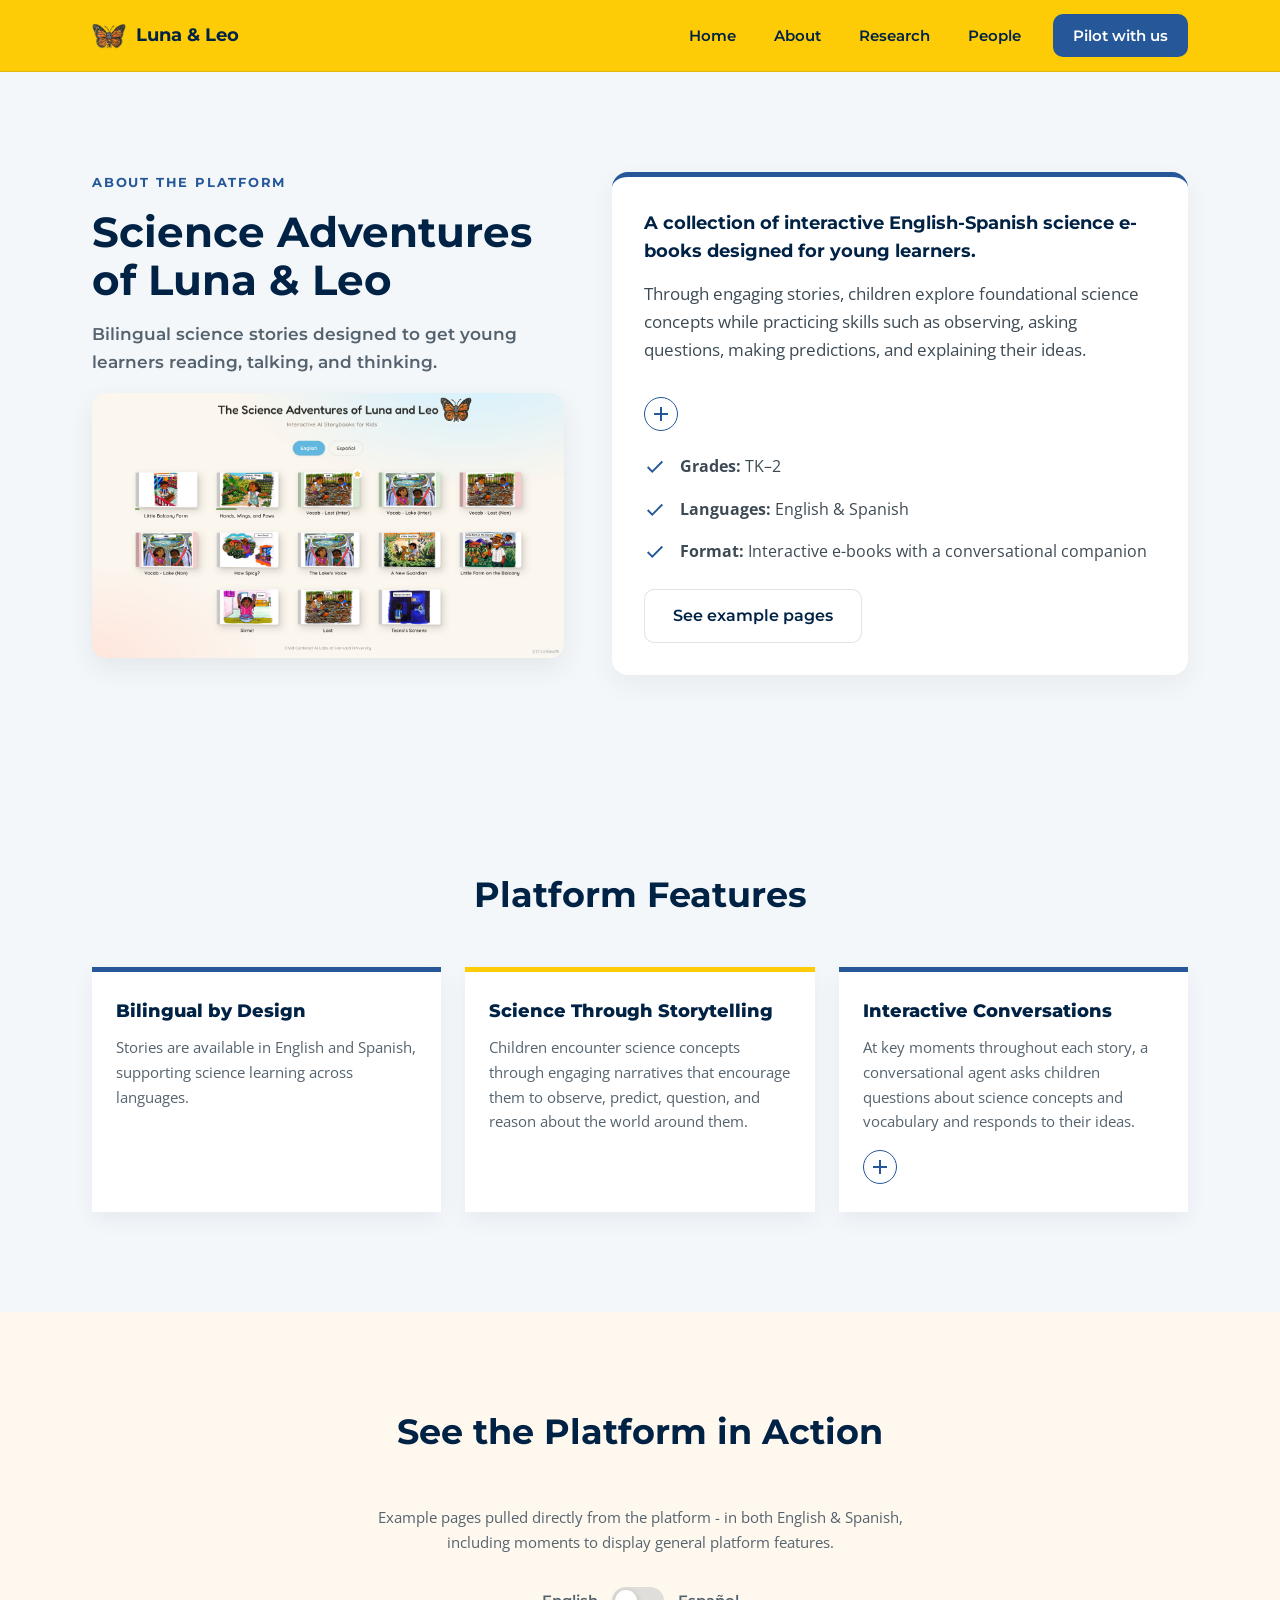
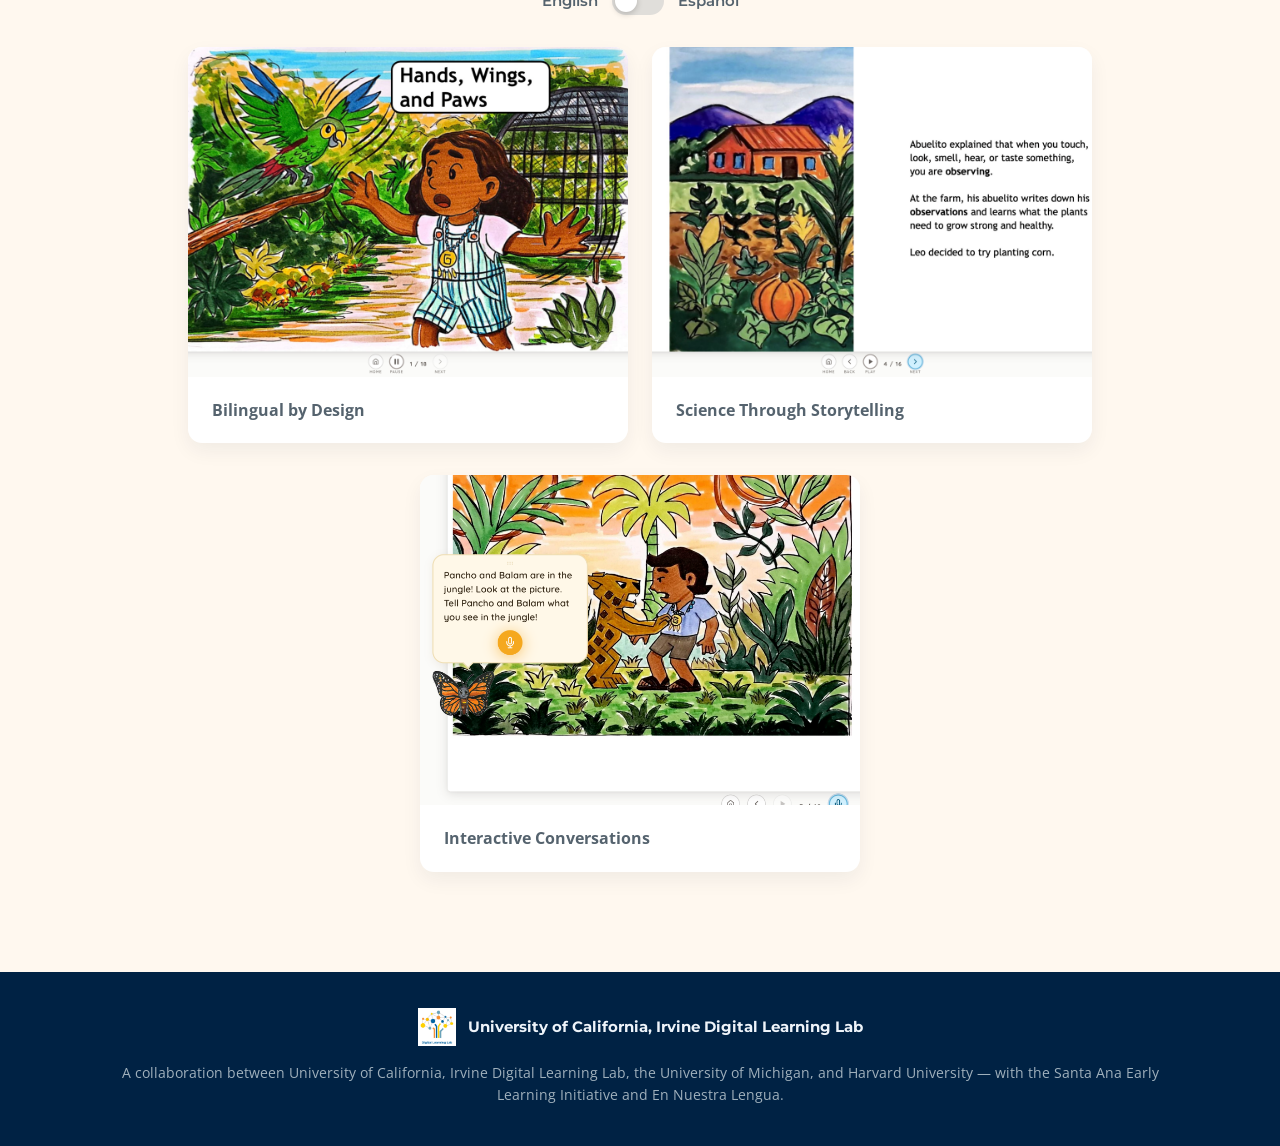
==== about-platform.html @ cfcafacc "Adjusted platform feature demonstration text" ====
<!DOCTYPE html>
<html lang="en">
<head>
<meta charset="UTF-8">
<meta name="viewport" content="width=device-width, initial-scale=1.0">
<title>About Platform | The Science Adventures of Luna and Leo</title>
<link rel="icon" type="image/jpeg" href="assets/images/logo.png">
<link rel="apple-touch-icon" href="assets/images/logo.png">
<link rel="stylesheet" href="css/style.css">

</head>
<body>

<nav>
  <div class="wrap">
    <a class="brand" href="index.html"><img src="assets/images/butterfly.png" alt="">Luna &amp; Leo</a>
    <div class="navlinks">
      <a href="index.html">Home</a>
      <a href="about-platform.html">About</a>
      <a href="research.html">Research</a>
      <a href="people.html">People</a>
      <a href="pilot-with-us.html" class="pilot-btn">Pilot with us</a>
    </div>
  </div>
</nav>

<section class="about-intro">
  <div class="wrap">
    <div>
      <div class="about-eyebrow">About the Platform</div>
      <h1>Science Adventures of Luna &amp; Leo</h1>
      <p class="tagline-lead">Bilingual science stories designed to get young learners reading, talking, and thinking.</p>
      <img src="assets/images/english4.png" alt="A broad look at the Luna and Leo platform" class="about-intro-image">
    </div>
    <div class="about-card expandable">
      <p class="lead">A collection of interactive English-Spanish science e-books designed for young learners.</p>
      <p>Through engaging stories, children explore foundational science concepts while practicing skills such as observing, asking questions, making predictions, and explaining their ideas.</p>
      <div class="expand-collapse">
        <p>The e-books were created in close alignment with early learning science standards, introducing foundational science concepts and practices through engaging, age-appropriate stories. By bringing science and literacy together, the platform creates meaningful opportunities for children to learn through reading, conversation, and exploration.</p>
      </div>
      <button type="button" class="expand-toggle" aria-expanded="false" aria-label="Show more"></button>

      <ul class="butterfly-list about-quick-facts">
        <li>
          <svg viewBox="0 0 24 24" fill="none" stroke="currentColor" stroke-width="2"><path d="M20 6L9 17l-5-5"/></svg>
          <span><strong>Grades:</strong> TK&ndash;2</span>
        </li>
        <li>
          <svg viewBox="0 0 24 24" fill="none" stroke="currentColor" stroke-width="2"><path d="M20 6L9 17l-5-5"/></svg>
          <span><strong>Languages:</strong> English &amp; Spanish</span>
        </li>
        <li>
          <svg viewBox="0 0 24 24" fill="none" stroke="currentColor" stroke-width="2"><path d="M20 6L9 17l-5-5"/></svg>
          <span><strong>Format:</strong> Interactive e-books with a conversational companion</span>
        </li>
      </ul>

      <a href="#platform-in-action" class="btn-secondary about-card-btn">See example pages</a>
    </div>
  </div>
</section>

<section>
  <div class="wrap">
    <div class="section-head">
      <h2>Platform Features</h2>
    </div>
    <div class="feature-grid">
      <div class="feature-card">
        <h3>Bilingual by Design</h3>
        <p>Stories are available in English and Spanish, supporting science learning across languages.</p>
      </div>
      <div class="feature-card feature-card--gold">
        <h3>Science Through Storytelling</h3>
        <p>Children encounter science concepts through engaging narratives that encourage them to observe, predict, question, and reason about the world around them.</p>
      </div>
      <div class="feature-card expandable">
        <h3>Interactive Conversations</h3>
        <p>At key moments throughout each story, a conversational agent asks children questions about science concepts and vocabulary and responds to their ideas.</p>
        <div class="expand-collapse">
          <p>These conversations encourage children to explain their thinking while reinforcing important concepts from the story.</p>
        </div>
        <button type="button" class="expand-toggle" aria-expanded="false" aria-label="Show more"></button>
      </div>
    </div>
  </div>
</section>

<section class="library" id="platform-in-action">
  <div class="wrap">
    <div class="section-head">
      <h2>See the Platform in Action</h2>
    </div>
    <p class="preview-note">Example pages pulled directly from the platform - in both English & Spanish, including moments to display general platform features.</p>

    <div class="lang-switch-row">
      <span class="lang-switch-label">English</span>
      <button type="button" class="lang-switch" role="switch" aria-checked="false" aria-label="Toggle example images between English and Spanish">
        <span class="lang-switch-thumb"></span>
      </button>
      <span class="lang-switch-label">Español</span>
    </div>

    <div class="preview-grid preview-grid--stacked">
      <div class="preview-card preview-card--large">
        <img class="preview-lang-img" data-en="assets/images/english.png" data-es="assets/images/spanish.png" src="assets/images/english.png" alt="Example page illustrating Bilingual by Design">
        <div class="preview-card-caption">
          <p><strong>Bilingual by Design</strong></p>
        </div>
      </div>
      <div class="preview-card preview-card--large">
        <img class="preview-lang-img" data-en="assets/images/english1.png" data-es="assets/images/spanish1.png" src="assets/images/english1.png" alt="Example page illustrating Science Through Storytelling">
        <div class="preview-card-caption">
          <p><strong>Science Through Storytelling</strong></p>
        </div>
      </div>
      <div class="preview-card preview-card--large">
        <img class="preview-lang-img" data-en="assets/images/english2.png" data-es="assets/images/spanish2.png" src="assets/images/english2.png" alt="Example page illustrating Interactive Conversations">
        <div class="preview-card-caption">
          <p><strong>Interactive Conversations</strong></p>
        </div>
      </div>
    </div>
  </div>
</section>


<footer>
  <div class="wrap">
    <div class="footer-brand">
      <img src="assets/images/university-of-california-irvine-digital-.png" alt="University of California, Irvine Digital Learning Lab logo">
      <span>University of California, Irvine Digital Learning Lab</span>
    </div>
    A collaboration between University of California, Irvine Digital Learning Lab, the University of Michigan, and Harvard University — with the Santa Ana Early Learning Initiative and En Nuestra Lengua.
  </div>
</footer>

<script src="js/script.js"></script>
</body>
</html>
---- css/style.css ----
@import url('https://fonts.googleapis.com/css2?family=Montserrat:wght@500;600;700;800&family=Open+Sans:wght@400;500;600;700&display=swap');

:root{
  --cream: #f4f7fa;
  --cream-card: #ffffff;
  --peach: #fdf1c7;
  --sky: #e7eff8;
  --ink: #002244;
  --muted: #55636e;
  --blue: #255799;
  --blue-deep: #002244;
  --accent: #255799;
  --accent-deep: #002244;
  --gold: #fecc07;
  --line: rgba(0,34,68,0.12);
  --nav-height: 68px;
}

*{box-sizing:border-box;}
html{scroll-behavior:smooth;}

@media (prefers-reduced-motion: reduce){
  html{scroll-behavior:auto;}
  *{animation-duration:0.01ms !important; animation-iteration-count:1 !important; transition-duration:0.01ms !important;}
}

body{
  margin:0;
  background:var(--cream);
  color:var(--ink);
  font-family:'Open Sans', sans-serif;
  font-size:17px;
  line-height:1.65;
}
h1,h2,h3,.display{
  font-family:'Montserrat', sans-serif;
  font-weight:700;
  line-height:1.15;
  margin:0;
  color:var(--ink);
}
p{margin:0 0 1em 0; max-width:60ch; color:#3d4a54;}
a{color:var(--accent);}
img{display:block; max-width:100%;}

/* Visible keyboard focus everywhere */
a:focus-visible,
button:focus-visible,
[tabindex]:focus-visible{
  outline:3px solid var(--blue);
  outline-offset:3px;
  border-radius:4px;
}

.wrap{max-width:1160px; margin:0 auto; padding:0 32px;}
section{padding:100px 0; position:relative;}
@media(max-width:720px){ section{padding:64px 0;} .wrap{padding:0 20px;} }

.glow-tr{position:absolute; top:-120px; right:-120px; width:420px; height:420px; background:radial-gradient(circle, var(--sky) 0%, transparent 70%); pointer-events:none;}
.glow-bl{position:absolute; bottom:-140px; left:-140px; width:460px; height:460px; background:radial-gradient(circle, var(--peach) 0%, transparent 70%); pointer-events:none;}

/* ---------- SKIP LINK ---------- */
.skip-link{
  position:absolute; left:-999px; top:auto;
  background:var(--ink); color:#fff; padding:12px 20px; border-radius:0 0 8px 0;
  z-index:200; font-family:'Montserrat',sans-serif; font-weight:600; text-decoration:none;
}
.skip-link:focus{left:0; top:0;}

/* ---------- NAV ---------- */
nav{
  position:sticky; top:0; z-index:50;
  background:var(--gold);
  border-bottom:1px solid var(--line);
}
nav .wrap{display:flex; align-items:center; justify-content:space-between; padding-top:14px; padding-bottom:14px; min-height:var(--nav-height);}
.brand{display:flex; align-items:center; gap:10px; font-family:'Montserrat',sans-serif; font-weight:700; font-size:1.15rem; color:var(--ink); text-decoration:none;}
.brand img{width:34px; height:auto;}
.navlinks{display:flex; align-items:center; gap:26px; font-family:'Montserrat',sans-serif; font-weight:600; font-size:0.95rem;}
.navlinks a{color:var(--ink); text-decoration:none;}
.navlinks a:not(.pilot-btn){
  position:relative;
  padding:8px 6px;
  border-radius:6px;
  transition:background-color .2s ease;
}
.navlinks a:not(.pilot-btn)::after{
  content:"";
  position:absolute; left:6px; right:6px; bottom:1px;
  height:2px; background:linear-gradient(to right, #ffffff, var(--gold));
  transform:scaleX(0); transform-origin:left;
  transition:transform .2s ease;
}
.navlinks a:not(.pilot-btn):hover{
  background:rgba(0,34,68,0.06);
  color:var(--accent);
}
.navlinks a:not(.pilot-btn):hover::after{
  transform:scaleX(1);
}
.navlinks .pilot-btn{background:var(--accent); color:#fff; padding:9px 20px; border-radius:10px; transition:background-color .2s ease, transform .2s ease; display:inline-block;}
.navlinks .pilot-btn:hover{background:var(--accent-deep); color:#fff; transform:translateY(-2px);}

/* mobile nav toggle */
.nav-toggle{
  display:none;
  width:42px; height:42px; border:none; background:transparent;
  cursor:pointer; padding:0; position:relative;
}
.nav-toggle span{
  position:absolute; left:8px; right:8px; height:3px; background:var(--ink); border-radius:3px;
  transition:transform .25s ease, opacity .25s ease;
}
.nav-toggle span:nth-child(1){top:13px;}
.nav-toggle span:nth-child(2){top:20px;}
.nav-toggle span:nth-child(3){top:27px;}
.nav-toggle[aria-expanded="true"] span:nth-child(1){transform:translateY(7px) rotate(45deg);}
.nav-toggle[aria-expanded="true"] span:nth-child(2){opacity:0;}
.nav-toggle[aria-expanded="true"] span:nth-child(3){transform:translateY(-7px) rotate(-45deg);}

@media(max-width:760px){
  .nav-toggle{display:block;}
  .navlinks{
    position:fixed; top:var(--nav-height); left:0; right:0;
    flex-direction:column; align-items:stretch; gap:0;
    background:var(--gold);
    border-bottom:1px solid var(--line);
    max-height:0; overflow:hidden;
    transition:max-height .3s ease;
  }
  .navlinks.open{max-height:320px;}
  .navlinks a:not(.pilot-btn){
    display:block !important; padding:16px 24px; border-top:1px solid rgba(0,34,68,0.08);
  }
  .navlinks .pilot-btn{margin:16px 24px;}
}

/* ---------- HERO / MASTHEAD ---------- */
.masthead{
  text-align:center; padding:90px 0 20px; overflow:hidden;
}
.masthead-title{
  display:inline-flex; align-items:center; gap:16px; justify-content:center;
}
.masthead-title h1{font-size:clamp(2rem,4.2vw,3.1rem);}
.masthead-title img{width:64px; height:auto;}
.tagline{font-family:'Montserrat',sans-serif; font-weight:500; color:var(--muted); font-size:1.15rem; margin-top:14px;}
.lang-toggle{display:inline-flex; gap:10px; margin-top:34px; background:transparent;}
.lang-pill{
  font-family:'Montserrat',sans-serif; font-weight:600; font-size:0.95rem;
  padding:10px 26px; border-radius:999px; border:1.5px solid var(--line); background:#fff; color:var(--ink);
  cursor:pointer;
}
.lang-pill.active{background:var(--blue); border-color:var(--blue); color:#fff;}

.hero-scene{
  max-width:900px; margin:56px auto 0; border-radius:22px; overflow:hidden;
  box-shadow:0 18px 40px rgba(56,53,47,0.14);
  position:relative;
  background:#000;
}
.hero-scene img, .hero-scene video{width:100%; display:block;}
.hero-caption{
  display:flex; justify-content:space-between; align-items:center;
  max-width:900px; margin:18px auto 0; font-family:'Montserrat',sans-serif; font-size:0.95rem; color:var(--muted);
}
@media(max-width:520px){ .hero-caption{flex-direction:column; gap:4px; text-align:center;} }
.hero-copy{max-width:640px; margin:44px auto 0; text-align:center;}
.hero-copy p{margin:0 auto; font-size:1.08rem;}
.hero-ctas{display:flex; gap:16px; justify-content:center; margin-top:30px; flex-wrap:wrap;}
.btn-primary, .btn-secondary{
  font-family:'Montserrat',sans-serif; font-weight:600; font-size:1rem; padding:13px 28px; border-radius:10px;
  text-decoration:none; display:inline-block; border:none; cursor:pointer;
  transition:background-color .2s ease, color .2s ease, border-color .2s ease, transform .2s ease;
}
.btn-primary{background:var(--accent); color:#fff;}
.btn-primary:hover{background:var(--accent-deep); transform:translateY(-2px);}
.btn-secondary{border:1.5px solid var(--line); color:var(--ink); background:#fff;}
.btn-secondary:hover{border-color:var(--accent-deep); color:var(--accent-deep); background:var(--sky); transform:translateY(-2px);}

/* ---------- ABOUT PLATFORM PAGE ---------- */
.about-intro .wrap{display:grid; grid-template-columns:0.9fr 1.1fr; gap:48px; text-align:left; align-items:start;}
@media(max-width:860px){ .about-intro .wrap{grid-template-columns:1fr;} }
.about-eyebrow{font-family:'Montserrat',sans-serif; font-weight:700; font-size:0.8rem; letter-spacing:0.14em; text-transform:uppercase; color:var(--accent); margin-bottom:16px;}
.about-intro h1{font-size:clamp(1.9rem,4vw,2.6rem); margin-bottom:16px;}
.about-intro .tagline-lead{font-family:'Montserrat',sans-serif; font-weight:600; color:var(--muted); font-size:1.05rem;}
.about-card{
  background:#fff; border-radius:16px; padding:32px; box-shadow:0 10px 26px rgba(56,53,47,0.06);
  border-top:5px solid var(--accent);
}
.about-card .lead{
  font-family:'Montserrat',sans-serif; font-weight:700; color:var(--ink);
  font-size:1.15rem; line-height:1.5; margin-bottom:16px;
}
.about-card .about-quick-facts{margin-top:22px;}
.about-card-btn{margin-top:24px;}
.about-card p{margin:0 0 1em 0;}
.about-card p:last-child{margin-bottom:0;}

.feature-grid{display:grid; grid-template-columns:repeat(3,1fr); gap:24px;}
@media(max-width:860px){ .feature-grid{grid-template-columns:1fr;} }
.feature-card{background:#fff; border-top:5px solid var(--accent); padding:28px 24px; box-shadow:0 8px 20px rgba(0,34,68,0.06); transition:transform .2s ease;}
.feature-card:hover{transform:translateY(-3px);}
.feature-card h3{font-family:'Montserrat',sans-serif; font-weight:800; font-size:1.1rem; color:var(--ink); margin:0 0 12px; line-height:1.28;}
.feature-card p{color:var(--muted); font-size:0.94rem; margin:0; max-width:none;}

.about-intro-image{margin-top:8px; border-radius:14px; width:100%; box-shadow:0 10px 26px rgba(56,53,47,0.08);}

.feature-card--gold{border-top-color:var(--gold);}

.lang-switch-row{display:flex; align-items:center; justify-content:center; gap:14px; margin-bottom:32px;}
.lang-switch-label{font-family:'Montserrat',sans-serif; font-weight:600; font-size:0.95rem; color:var(--muted);}
.lang-switch{
  position:relative; width:52px; height:28px; border-radius:999px;
  background:var(--line); border:none; cursor:pointer; padding:0; flex:none;
  transition:background-color .2s ease;
}
.lang-switch[aria-checked="true"]{background:var(--accent);}
.lang-switch-thumb{
  position:absolute; top:3px; left:3px; width:22px; height:22px; border-radius:50%;
  background:#fff; box-shadow:0 2px 6px rgba(0,0,0,0.2);
  transition:transform .2s ease;
}
.lang-switch[aria-checked="true"] .lang-switch-thumb{transform:translateX(24px);}
.lang-switch:focus-visible{outline:3px solid var(--blue); outline-offset:3px;}

.preview-grid{display:grid; grid-template-columns:repeat(2,1fr); gap:24px;}
@media(max-width:700px){ .preview-grid{grid-template-columns:1fr;} }
.preview-grid--stacked{
  display:flex; flex-wrap:wrap; justify-content:center;
  gap:32px 24px;
}
.preview-card--large{flex:0 1 440px;}
.preview-card--large img{aspect-ratio:16/10;}
.preview-card--large .preview-card-caption{padding:20px 24px;}
.preview-card--large .preview-card-caption p{font-size:1rem;}
.preview-card{background:#fff; border-radius:14px; overflow:hidden; box-shadow:0 8px 20px rgba(0,34,68,0.06);}
.preview-card img{width:100%; aspect-ratio:4/3; object-fit:cover; display:block;}
.preview-card-caption{padding:16px 18px;}
.preview-card-caption p{margin:0; color:var(--muted); font-size:0.92rem;}
.preview-note{max-width:60ch; margin:0 auto 32px; text-align:center; color:var(--muted); font-size:0.95rem;}
.text-accent-bold{font-family:'Montserrat',sans-serif; font-weight:700; color:var(--accent);}

/* ---------- PEOPLE PAGE ---------- */
.leader-grid{display:flex; flex-wrap:wrap; justify-content:center; gap:28px 24px;}
.leader-card{
  flex:0 1 260px;
  display:flex; flex-direction:column; align-items:center; text-align:center;
  background:#fff; border:1px solid var(--line); border-radius:16px; padding:28px 22px;
  box-shadow:0 6px 14px rgba(56,53,47,0.05);
  transition:transform .2s ease, box-shadow .2s ease, border-color .2s ease;
}
.leader-card:hover{
  transform:translateY(-4px);
  box-shadow:0 14px 28px rgba(0,34,68,0.14);
  border-color:var(--accent);
}
.leader-photo-ring{
  width:150px; height:150px; border-radius:50%; padding:4px;
  background:linear-gradient(135deg, #ff9a3d, var(--gold));
  margin-bottom:18px; flex:none;
}
.leader-photo-ring img{
  width:100%; height:100%; border-radius:50%; object-fit:cover; display:block;
  border:3px solid #fff;
}
.leader-name{font-family:'Montserrat',sans-serif; font-weight:800; font-size:1.2rem; color:var(--ink);}
.leader-role{font-family:'Open Sans',sans-serif; font-size:0.9rem; color:var(--muted); margin-top:6px; line-height:1.5;}

.member-grid{display:flex; flex-wrap:wrap; justify-content:center; gap:24px 20px;}
.member-card{
  flex:0 1 220px;
  display:flex; flex-direction:column; align-items:center; text-align:center;
  background:#fff; border:1px solid var(--line); border-radius:16px; padding:24px 20px;
  box-shadow:0 6px 14px rgba(56,53,47,0.05);
  transition:transform .2s ease, box-shadow .2s ease, border-color .2s ease;
}
.member-card:hover{
  transform:translateY(-4px);
  box-shadow:0 14px 28px rgba(0,34,68,0.14);
  border-color:var(--accent);
}
.member-photo-ring{
  width:120px; height:120px; border-radius:50%; padding:3px;
  background:var(--line);
  margin-bottom:16px; flex:none;
}
.member-photo-ring img{
  width:100%; height:100%; border-radius:50%; object-fit:cover; display:block;
  border:3px solid #fff;
}
.member-name{font-family:'Montserrat',sans-serif; font-weight:800; font-size:1.05rem; color:var(--ink);}
.member-role{font-family:'Open Sans',sans-serif; font-size:0.85rem; color:var(--muted); margin-top:6px; line-height:1.4;}

.person-links{display:flex; gap:8px; margin-top:14px;}
.person-links a{
  width:32px; height:32px; border-radius:50%; background:var(--sky);
  display:flex; align-items:center; justify-content:center; color:var(--blue-deep);
  transition:background-color .2s ease, color .2s ease;
}
.person-links a:hover{background:var(--accent); color:#fff;}
.person-links svg{width:16px; height:16px;}

/* ---------- PILOT WITH US PAGE ---------- */
.pilot-intro{padding:56px 0;}
.pilot-intro-card{
  background:#fff; border:1px solid var(--line); border-radius:20px;
  padding:44px; box-shadow:0 14px 32px rgba(56,53,47,0.08);
}
.pilot-intro-lead{
  font-family:'Montserrat',sans-serif; font-weight:700; color:var(--ink);
  font-size:1.25rem; line-height:1.5; margin:0;
}
.pilot-intro-grid{display:grid; grid-template-columns:1.1fr 0.9fr; gap:48px; align-items:center;}
@media(max-width:820px){ .pilot-intro-grid{grid-template-columns:1fr;} .pilot-intro-card{padding:28px;} }
.pilot-intro-image{width:100%; border-radius:14px;}
.pilot-question-link{
  display:inline-flex; align-items:center; gap:10px; margin-top:22px;
  font-family:'Montserrat',sans-serif; font-weight:600; font-size:0.95rem; color:var(--accent);
}
.pilot-question-link svg{width:20px; height:20px; flex:none;}
.pilot-question-link:hover{color:var(--accent-deep);}

.pilot-checklist-section{padding-top:56px;}

.checklist-badges{list-style:none; margin:0 auto; padding:0; display:flex; flex-direction:column; gap:16px; max-width:640px;}
.checklist-badges li{display:flex; gap:16px; align-items:flex-start; text-align:left; color:#3d4a54; font-size:1rem;}
.checklist-badges .ic{
  width:38px; height:38px; flex:none; border-radius:50%; background:var(--accent);
  display:flex; align-items:center; justify-content:center;
  box-shadow:0 6px 14px rgba(0,34,68,0.15);
}
.checklist-badges .ic svg{width:18px; height:18px; color:#fff;}
.checklist-badges--boxed li{
  background:var(--cream); border-left:4px solid var(--accent);
  border-radius:0 10px 10px 0; padding:16px 18px;
}

.feature-card-head{display:flex; align-items:center; gap:14px; margin-bottom:14px;}
.feature-card-head h3{margin:0;}
.feature-card-icon{
  display:flex; align-items:center; justify-content:center;
  width:44px; height:44px; border-radius:12px; flex:none;
  background:var(--sky); color:var(--blue-deep);
}
.feature-card--gold .feature-card-icon{background:#fff4d6; color:#a5680a;}
.feature-card-icon svg{width:22px; height:22px;}

.cta-icon{
  display:inline-flex; align-items:center; justify-content:center;
  width:56px; height:56px; border-radius:50%;
  background:rgba(255,255,255,0.12); color:#fff;
  margin-bottom:18px;
}
.cta-icon svg{width:26px; height:26px;}

.btn-with-icon{display:inline-flex; align-items:center; gap:10px;}
.btn-with-icon svg{width:18px; height:18px; flex:none;}

/* ---------- PLACEHOLDER PAGE HERO (About Platform / Research / People) ---------- */
.page-hero{
  text-align:center; padding:80px 0 60px;
}
.page-hero h1{font-size:clamp(2rem,4vw,2.8rem);}
.page-hero p{margin:14px auto 0; color:var(--muted); font-size:1.05rem;}

.page-hero--banner{background:var(--blue); padding:56px 0;}
.people-intro{padding-top:48px;}
.page-hero--banner h1{color:#fff;}

.title-underline{
  display:block; width:60px; height:4px; margin:14px auto 0;
  background:var(--gold); border-radius:2px;
}

/* ---------- SECTION HEADERS ---------- */
.section-head{max-width:58ch; margin:0 auto 52px; text-align:center;}
.section-head h2{font-size:clamp(1.6rem,3vw,2.2rem);}
.section-head p{color:#55636e; margin:14px auto 0;}

/* ---------- STORY LIBRARY ---------- */
.library{background:#fff8ef;}
.lib-grid{display:grid; grid-template-columns:repeat(4,1fr); gap:28px 24px;}
@media(max-width:920px){ .lib-grid{grid-template-columns:repeat(2,1fr);} }
@media(max-width:520px){ .lib-grid{grid-template-columns:1fr;} }
.lib-card{display:flex; flex-direction:column;}
.lib-thumb{
  border-radius:12px; overflow:hidden; border:1px solid var(--line);
  box-shadow:0 8px 18px rgba(56,53,47,0.08); aspect-ratio:4/3; position:relative;
  background:#fff;
}
.lib-thumb img{width:100%; height:100%; object-fit:cover;}
.lib-thumb .cover{width:100%; height:100%; display:flex; align-items:center; justify-content:center; position:relative;}
.lib-thumb .cover svg{width:46%; height:46%;}
.lib-thumb .cover-label{
  position:absolute; top:8px; left:8px; background:rgba(255,255,255,0.88); color:var(--ink);
  font-family:'Montserrat',sans-serif; font-weight:600; font-size:0.68rem; padding:3px 8px; border-radius:5px;
}
.progress{height:4px; background:var(--line); border-radius:3px; margin-top:8px; overflow:hidden;}
.progress span{display:block; height:100%; background:var(--accent);}
.lib-title{font-family:'Montserrat',sans-serif; font-weight:600; font-size:0.98rem; margin-top:12px; text-align:center;}
.lib-title .es{display:block; font-weight:500; color:var(--muted); font-size:0.85rem; margin-top:2px;}

/* ---------- BUTTERFLY COMPANION ---------- */
.butterfly-section{background:var(--cream);}
.butterfly-section .wrap{display:grid; grid-template-columns:1fr 1fr; gap:56px; align-items:center;}
@media(max-width:900px){ .butterfly-section .wrap{grid-template-columns:1fr;} }
.butterfly-art{border-radius:20px; overflow:hidden; box-shadow:0 18px 36px rgba(56,53,47,0.14);}
.butterfly-copy h2{font-size:clamp(1.6rem,3vw,2.2rem); margin-bottom:16px;}
.butterfly-list{list-style:none; margin:26px 0 0; padding:0; display:flex; flex-direction:column; gap:16px;}
.butterfly-list li{display:flex; gap:14px; align-items:flex-start; color:#3d4a54; font-size:1rem;}
.butterfly-list svg{width:22px; height:22px; flex:none; margin-top:3px; color:var(--accent);}
.try-it{
  margin-top:28px; background:#fff; border:1px solid var(--line); border-radius:14px; padding:18px 20px;
  font-family:'Montserrat',sans-serif;
}
.try-it button{
  font-family:'Montserrat',sans-serif; font-weight:600; font-size:0.92rem; color:var(--blue-deep);
  background:none; border:none; cursor:pointer; padding:0; text-decoration:underline;
}
#ask-line{margin-top:10px; color:var(--ink); font-size:0.98rem; min-height:1.4em;}

/* ---------- WHERE LEARNING HAPPENS ---------- */
.where-learning{background:var(--ink); color:#fff;}
.where-learning .wrap{display:grid; grid-template-columns:0.9fr 1.1fr; gap:56px; align-items:start;}
@media(max-width:920px){ .where-learning .wrap{grid-template-columns:1fr;} }
.wl-eyebrow{font-family:'Montserrat',sans-serif; font-weight:700; font-size:0.8rem; letter-spacing:0.14em; text-transform:uppercase; color:#8fb3d9; margin-bottom:20px;}
.wl-headline{font-family:'Montserrat',sans-serif; font-weight:800; font-size:clamp(2rem,4vw,2.7rem); line-height:1.16; color:#fff; margin:0 0 24px;}
.wl-copy{color:#b9cee2; font-size:1.02rem; max-width:48ch; margin:0;}
.wl-cards{display:grid; grid-template-columns:1fr; gap:22px;}
.wl-card{background:#fff; border-top:5px solid var(--gold); padding:30px 26px; transition:transform .2s ease;}
.wl-card:hover{transform:translateY(-3px);}
.wl-card .num{font-family:'Montserrat',sans-serif; font-weight:700; font-size:0.76rem; letter-spacing:0.1em; text-transform:uppercase; color:var(--accent); margin-bottom:16px;}
.wl-card h3{font-family:'Montserrat',sans-serif; font-weight:800; font-size:1.28rem; color:var(--ink); margin:0 0 14px; line-height:1.28;}
.wl-card p{color:#55636e; font-size:0.94rem; margin:0; max-width:none;}
/* Reusable expand/collapse pattern (plus/minus toggle) -- works on any
   card: give the card class="expandable", wrap the extra text in
   .expand-collapse, and add an .expand-toggle button after it. */
.expand-collapse{
  max-height:0;
  overflow:hidden;
  transition:max-height .35s ease;
}
.expandable.expanded .expand-collapse{
  max-height:600px;
}
.expand-toggle{
  display:flex; align-items:center; justify-content:center;
  width:34px; height:34px; margin-top:16px;
  border-radius:50%; border:1.5px solid var(--accent); background:#fff;
  position:relative; cursor:pointer; padding:0;
  transition:background-color .2s ease;
}
.expand-toggle:hover{background:var(--sky);}
.expand-toggle:focus-visible{outline:3px solid var(--blue); outline-offset:3px;}
.expand-toggle::before, .expand-toggle::after{
  content:""; position:absolute; background:var(--accent);
  transition:transform .25s ease, opacity .25s ease;
}
.expand-toggle::before{ /* horizontal bar, always visible */
  left:9px; right:9px; top:50%; height:2px; transform:translateY(-50%);
}
.expand-toggle::after{ /* vertical bar, hidden when expanded to leave a minus sign */
  top:9px; bottom:9px; left:50%; width:2px; transform:translateX(-50%);
}
.expandable.expanded .expand-toggle::after{
  transform:translateX(-50%) scaleY(0);
  opacity:0;
}

/* ---------- STANDARDS / ACCESS ---------- */
.standards .wrap{display:grid; grid-template-columns:1fr 1fr; gap:56px; align-items:center;}
@media(max-width:860px){ .standards .wrap{grid-template-columns:1fr;} }
.badge-row{display:flex; gap:14px; flex-wrap:wrap; margin-top:22px;}
.badge{font-family:'Montserrat',sans-serif; font-weight:600; font-size:0.88rem; color:var(--blue-deep); border:1.5px solid var(--gold); border-radius:999px; padding:8px 16px;}
.access-list{list-style:none; margin:0; padding:0; display:flex; flex-direction:column; gap:22px;}
.access-list li{display:flex; gap:16px; align-items:flex-start;}
.access-list .ic{
  width:44px; height:44px; flex:none; border-radius:12px; background:#fff; display:flex; align-items:center; justify-content:center;
  box-shadow:0 6px 14px rgba(56,53,47,0.08);
}
.access-list svg{width:22px; height:22px; color:var(--blue-deep);}
.access-list h3{font-size:1.05rem; margin-bottom:4px;}
.access-list p{margin:0; font-size:0.98rem;}

/* ---------- COLLABORATION BANNER ---------- */
.collab{background:#fff8ef; border-top:1px solid var(--line); border-bottom:1px solid var(--line);}
.collab .wrap{display:grid; grid-template-columns:0.9fr 1.1fr; gap:56px; align-items:start; text-align:left;}
@media(max-width:920px){ .collab .wrap{grid-template-columns:1fr;} }
.collab-eyebrow{font-family:'Montserrat',sans-serif; font-weight:700; font-size:0.8rem; letter-spacing:0.14em; text-transform:uppercase; color:var(--accent); margin-bottom:20px;}
.collab-headline{font-family:'Montserrat',sans-serif; font-weight:800; font-size:clamp(2rem,4vw,2.6rem); line-height:1.16; color:var(--ink); margin:0 0 22px;}
.collab-copy{color:var(--muted); font-size:1.02rem; max-width:48ch; margin:0;}
.org-highlight{font-family:'Montserrat',sans-serif; font-weight:600; color:var(--accent);}
.collab-cards{display:grid; grid-template-columns:1fr 1fr; gap:22px;}
@media(max-width:640px){ .collab-cards{grid-template-columns:1fr;} }
.collab-card{background:#fff; border-top:5px solid var(--accent); padding:30px 26px; box-shadow:0 8px 20px rgba(0,34,68,0.06); transition:transform .2s ease;}
.collab-card:hover{transform:translateY(-3px);}
.collab-card .num{font-family:'Montserrat',sans-serif; font-weight:700; font-size:0.76rem; letter-spacing:0.1em; text-transform:uppercase; color:var(--accent); margin-bottom:16px;}
.collab-card h3{font-family:'Montserrat',sans-serif; font-weight:800; font-size:1.24rem; color:var(--ink); margin:0 0 14px; line-height:1.28;}
.collab-card p{color:var(--muted); font-size:0.94rem; margin:0; max-width:none;}

/* ---------- CTA ---------- */
.cta{background:var(--ink); color:#eef4fa; text-align:center;}
.cta--tight{padding-bottom:28px;}
.cta h2{color:#eef4fa; font-size:clamp(1.7rem,3.4vw,2.3rem); max-width:44ch; margin:0 auto;}
.cta p{color:#c9d6e0; margin:18px auto 30px; max-width:52ch;}
.cta .btn-primary{font-size:1.05rem; padding:15px 32px;}
/* .cta's background is the same dark navy as --accent-deep, so the normal
   hover color would make this button disappear. Use gold instead, which
   already matches the site's nav accent color. */
.cta .btn-primary:hover{background:var(--gold); color:var(--ink);}

footer{background:var(--ink); color:#9fb0bc; font-size:0.85rem; text-align:center; padding:36px 0 40px;}
footer a{color:#c9d6e0;}
.footer-brand{display:flex; align-items:center; justify-content:center; gap:12px; margin-bottom:16px;}
.footer-brand img{width:38px; height:38px;}
.footer-brand span{font-family:'Montserrat',sans-serif; font-weight:700; font-size:0.95rem; color:#eef4fa;}

/* ---------- BACK TO TOP ---------- */
.back-to-top{
  position:fixed; right:20px; bottom:20px; z-index:60;
  width:46px; height:46px; border-radius:50%; border:none;
  background:var(--accent); color:#fff; font-size:1.2rem; cursor:pointer;
  box-shadow:0 8px 20px rgba(0,34,68,0.25);
  display:flex; align-items:center; justify-content:center;
  opacity:0; pointer-events:none; transform:translateY(10px);
  transition:opacity .25s ease, transform .25s ease;
}
.back-to-top.visible{opacity:1; pointer-events:auto; transform:translateY(0);}

/* ---------- HERO CAROUSEL ---------- */
.hero-carousel{
  max-width:1040px; margin:56px auto 0; position:relative;
  background:#fff; border-radius:28px; padding:22px 22px 32px;
  box-shadow:0 20px 45px rgba(0,34,68,0.12);
}
.carousel-viewport{overflow:hidden; border-radius:18px;}
.carousel-track{
  display:flex; gap:18px;
  transition:transform .45s ease;
}
.carousel-slide{
  /* width is set inline by JS based on how many slides actually exist */
  border-radius:18px; overflow:hidden; background:#000; position:relative; flex-shrink:0;
}
.carousel-slide video, .carousel-slide img{
  width:100%; height:100%; display:block; aspect-ratio:4/3; object-fit:cover;
}
.carousel-btn{
  position:absolute; top:calc(50% - 16px); transform:translateY(-50%);
  width:44px; height:44px; border-radius:50%; border:none;
  background:#fff; color:var(--ink);
  font-size:1.6rem; line-height:1; cursor:pointer;
  display:flex; align-items:center; justify-content:center;
  box-shadow:0 6px 16px rgba(0,0,0,0.18);
  z-index:5;
}
.carousel-btn:hover{background:var(--sky);}
.carousel-btn:focus-visible{outline:3px solid var(--blue); outline-offset:2px;}
.carousel-btn.prev{left:-8px;}
.carousel-btn.next{right:-8px;}
.carousel-dots{
  display:flex; justify-content:center; gap:10px; margin-top:20px;
}
.carousel-dot{
  width:9px; height:9px; border-radius:50%; border:none; padding:0;
  background:var(--line); cursor:pointer; transition:background .2s ease;
}
.carousel-dot.active{background:var(--blue);}
.carousel-dot:focus-visible{outline:2px solid var(--blue); outline-offset:2px;}

@media(max-width:600px){
  .hero-carousel{padding:16px 16px 26px; border-radius:22px;}
  .carousel-btn{width:36px; height:36px; font-size:1.3rem;}
  .carousel-btn.prev{left:-4px;}
  .carousel-btn.next{right:-4px;}
}
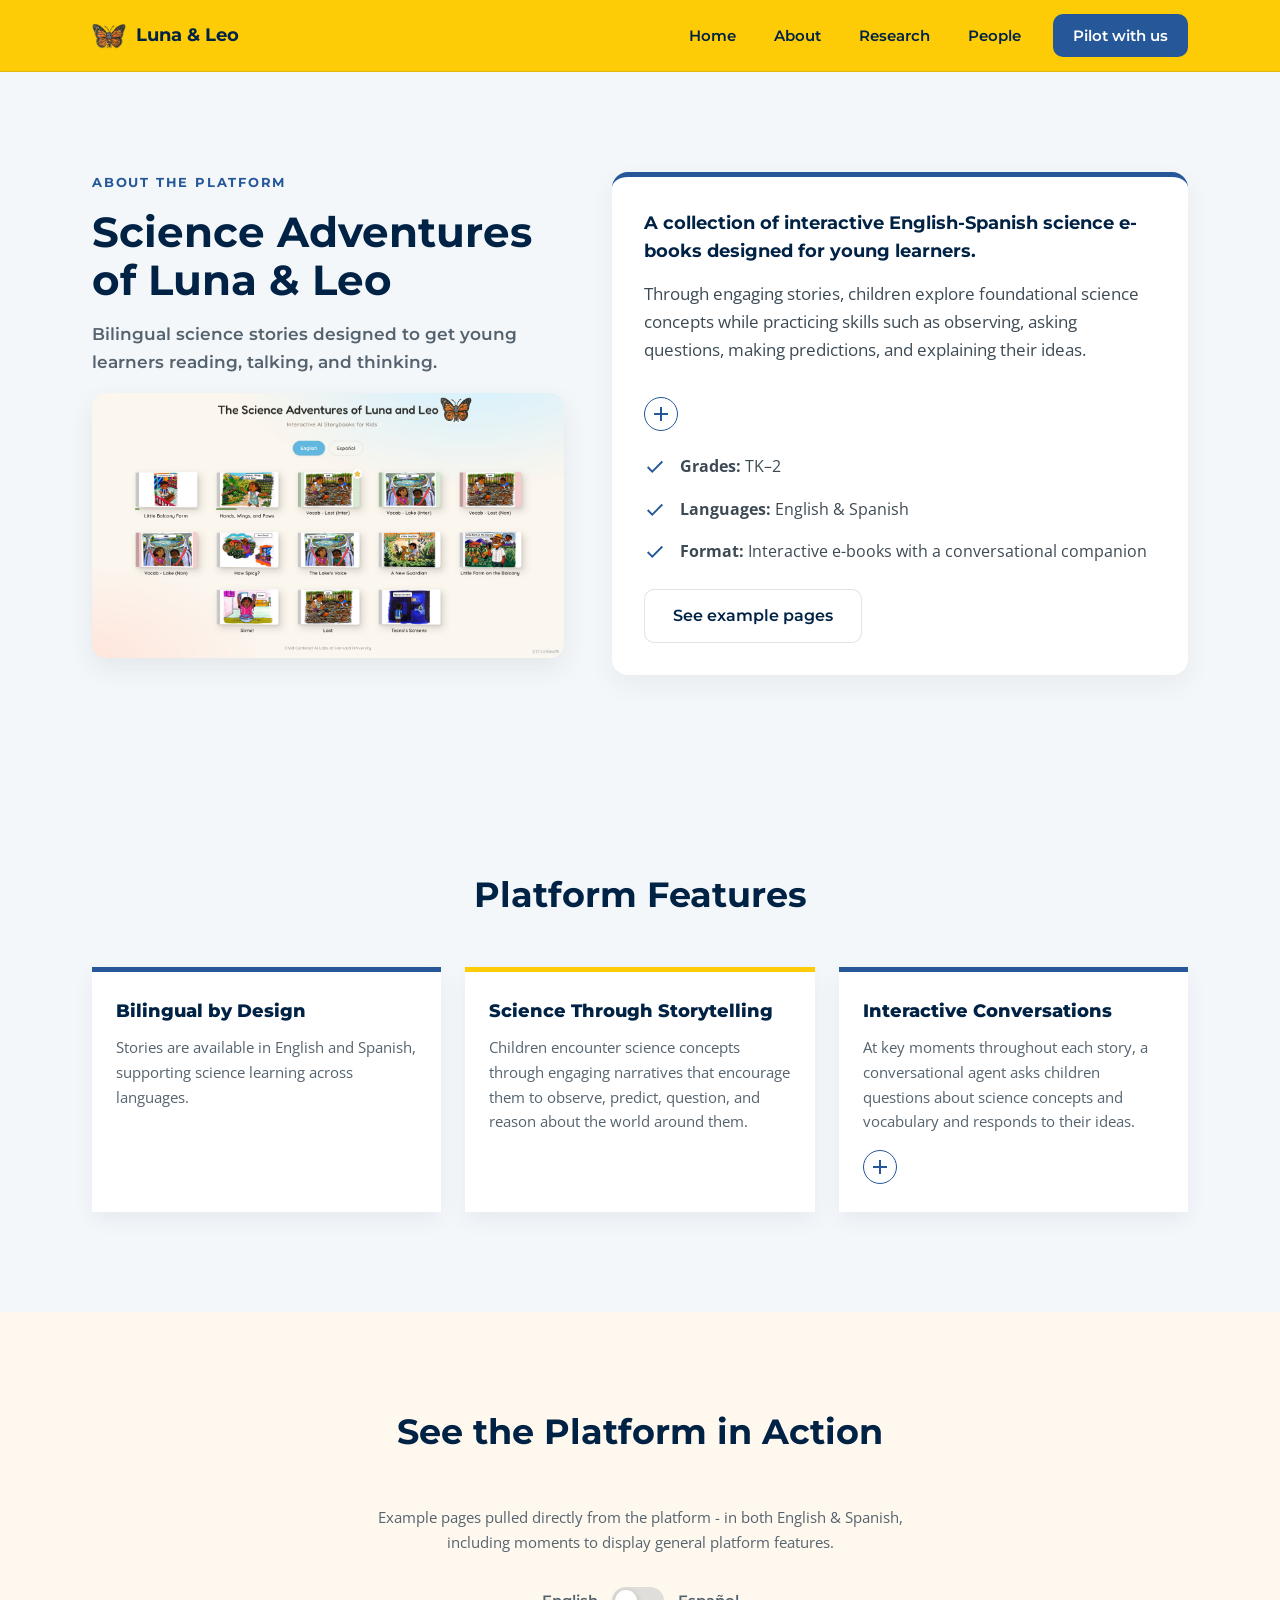
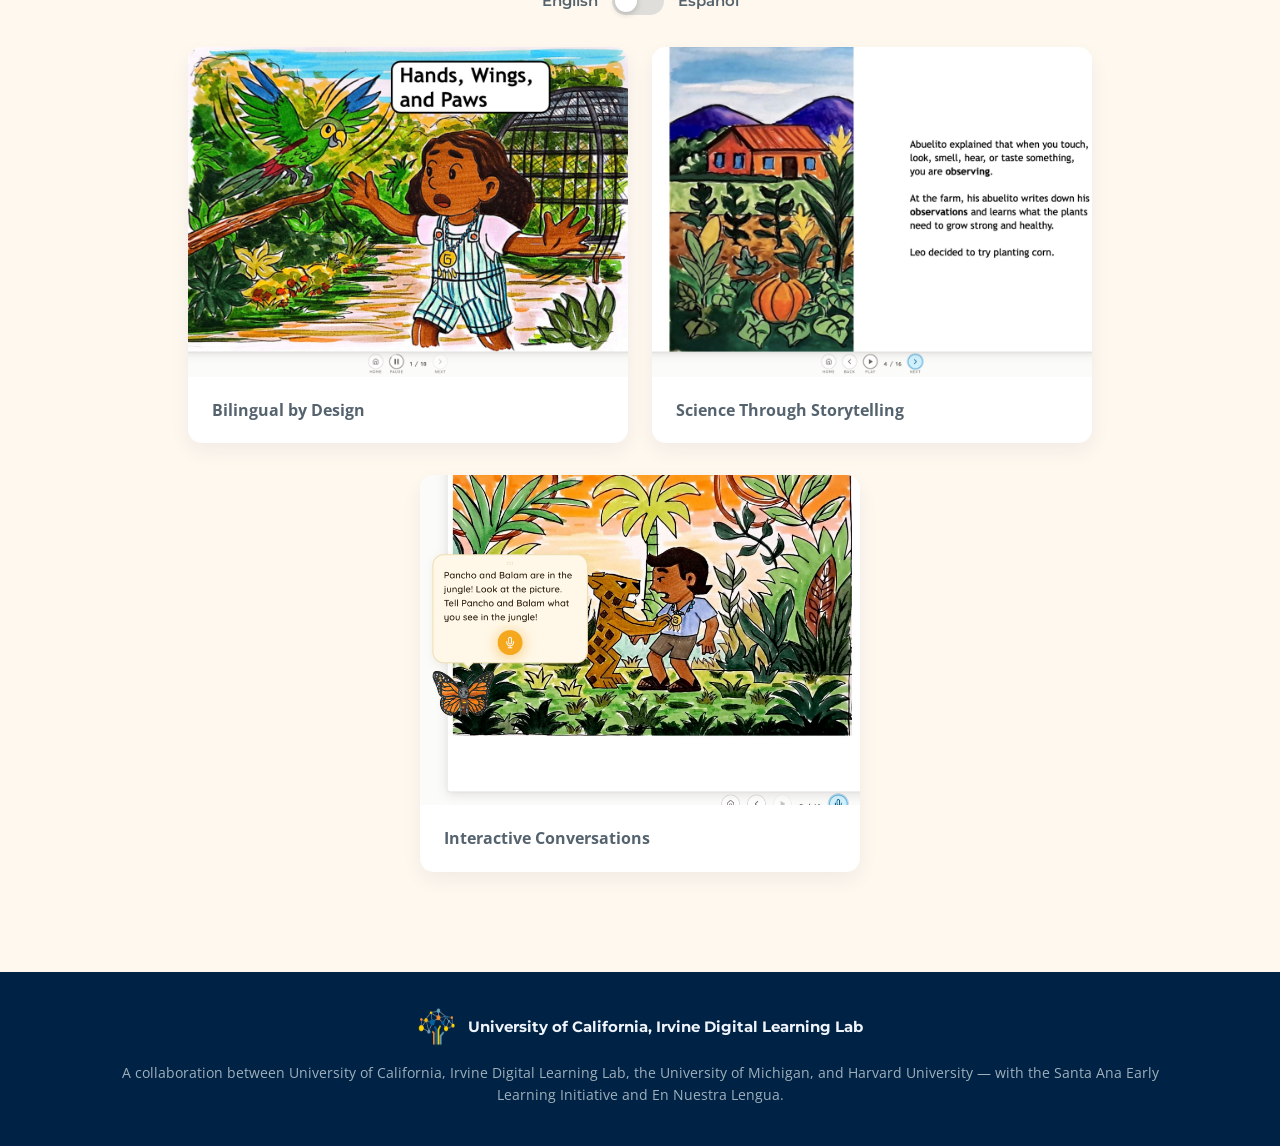
==== commit 40351942: "reworked logo" ====
--- a/about-platform.html
+++ b/about-platform.html
@@ -128,7 +128,7 @@
 <footer>
   <div class="wrap">
     <div class="footer-brand">
-      <img src="assets/images/university-of-california-irvine-digital-.png" alt="University of California, Irvine Digital Learning Lab logo">
+      <img src="assets/images/logo.png" alt="University of California, Irvine Digital Learning Lab logo">
       <span>University of California, Irvine Digital Learning Lab</span>
     </div>
     A collaboration between University of California, Irvine Digital Learning Lab, the University of Michigan, and Harvard University — with the Santa Ana Early Learning Initiative and En Nuestra Lengua.
--- a/css/style.css
+++ b/css/style.css
@@ -300,6 +300,93 @@
 }
 .person-links a:hover{background:var(--accent); color:#fff;}
 .person-links svg{width:16px; height:16px;}
+
+/* ---------- RESEARCH PAGE ---------- */
+.research-hero{background:var(--ink); text-align:center; padding:80px 0 60px;}
+.research-hero-eyebrow{
+  font-family:'Montserrat',sans-serif; font-weight:700; font-size:0.8rem;
+  letter-spacing:0.14em; text-transform:uppercase; color:var(--gold);
+}
+.research-hero h1{
+  color:#fff; font-size:clamp(2.1rem,4.5vw,3rem); line-height:1.18; margin-top:14px;
+}
+.research-hero-text{max-width:620px; margin:24px auto 0;}
+.research-hero-text p{color:#b9cee2; margin:0;}
+.research-stats{
+  display:flex; justify-content:center; gap:56px; margin-top:48px;
+  flex-wrap:wrap;
+}
+.research-stat-num{
+  font-family:'Montserrat',sans-serif; font-weight:800; font-size:2.4rem; color:#fff;
+}
+.research-stat-label{
+  font-family:'Montserrat',sans-serif; font-weight:600; font-size:0.82rem;
+  letter-spacing:0.06em; text-transform:uppercase; color:#8fb3d9; margin-top:6px;
+}
+
+/* --- Our Approach: alternating editorial rows, not cards --- */
+.research-approach{padding-top:24px;}
+.research-card-eyebrow{
+  font-family:'Montserrat',sans-serif; font-weight:700; font-size:0.76rem;
+  letter-spacing:0.1em; text-transform:uppercase; color:var(--accent); margin-bottom:12px;
+}
+.approach-row{
+  display:grid; grid-template-columns:1.3fr 0.7fr; gap:40px; align-items:center;
+  padding:36px 0; border-bottom:1px solid var(--line);
+}
+.approach-row:last-child{border-bottom:none;}
+.approach-row--reverse{grid-template-columns:0.7fr 1.3fr;}
+.approach-row--reverse .approach-text{order:2;}
+.approach-row--reverse .approach-mark{order:1;}
+@media(max-width:700px){
+  .approach-row, .approach-row--reverse{grid-template-columns:1fr;}
+  .approach-row--reverse .approach-text{order:1;}
+  .approach-row--reverse .approach-mark{order:2;}
+}
+.approach-text h3{font-family:'Montserrat',sans-serif; font-weight:800; font-size:1.3rem; color:var(--ink); margin:0 0 12px;}
+.approach-text p{color:var(--muted); margin:0;}
+.approach-mark{
+  aspect-ratio:1; border-radius:20px; display:flex; align-items:center; justify-content:center;
+}
+.approach-mark svg{width:44%; height:44%;}
+.approach-mark--accent{background:var(--sky); color:var(--blue-deep);}
+.approach-mark--gold{background:#fff4d6; color:#a5680a;}
+
+/* --- Our Findings: horizontal timeline, not cards --- */
+.research-findings{background:#fff8ef;}
+.findings-track{display:grid; grid-template-columns:1fr auto 1fr; gap:28px; align-items:start;}
+@media(max-width:700px){ .findings-track{grid-template-columns:1fr;} }
+.findings-connector{
+  width:2px; background:var(--line); height:100%; min-height:60px; justify-self:center;
+}
+@media(max-width:700px){ .findings-connector{display:none;} }
+.findings-node-marker{
+  display:inline-block; font-family:'Montserrat',sans-serif; font-weight:700; font-size:0.76rem;
+  letter-spacing:0.1em; text-transform:uppercase; border-radius:999px; padding:6px 16px; margin-bottom:14px;
+}
+.findings-node-marker--past{background:var(--sky); color:var(--blue-deep);}
+.findings-node-marker--next{background:#fff4d6; color:#a5680a;}
+.findings-node h3{font-family:'Montserrat',sans-serif; font-weight:800; font-size:1.25rem; color:var(--ink); margin:0 0 12px;}
+.findings-node p{color:var(--muted); margin:0 0 12px;}
+.findings-node p:last-child{margin-bottom:0;}
+
+/* --- Publications: vertical, year-sectioned, scales to any length --- */
+.pub-year-section{margin-bottom:36px;}
+.pub-year-section:last-child{margin-bottom:0;}
+.pub-year-divider{
+  display:flex; align-items:center; gap:16px; margin-bottom:18px;
+}
+.pub-year-divider span{
+  font-family:'Montserrat',sans-serif; font-weight:800; font-size:1.3rem; color:var(--ink);
+  flex:none;
+}
+.pub-year-divider::after{content:""; flex:1; height:2px; background:var(--gold);}
+.pub-list{list-style:none; margin:0; padding:0; display:flex; flex-direction:column; gap:12px;}
+.pub-citation{
+  background:#fff; border-radius:12px; padding:18px 20px;
+  box-shadow:0 6px 14px rgba(56,53,47,0.06); font-size:0.92rem; color:#3d4a54; line-height:1.65;
+}
+.pub-citation a{color:var(--accent); word-break:break-word;}
 
 /* ---------- PILOT WITH US PAGE ---------- */
 .pilot-intro{padding:56px 0;}
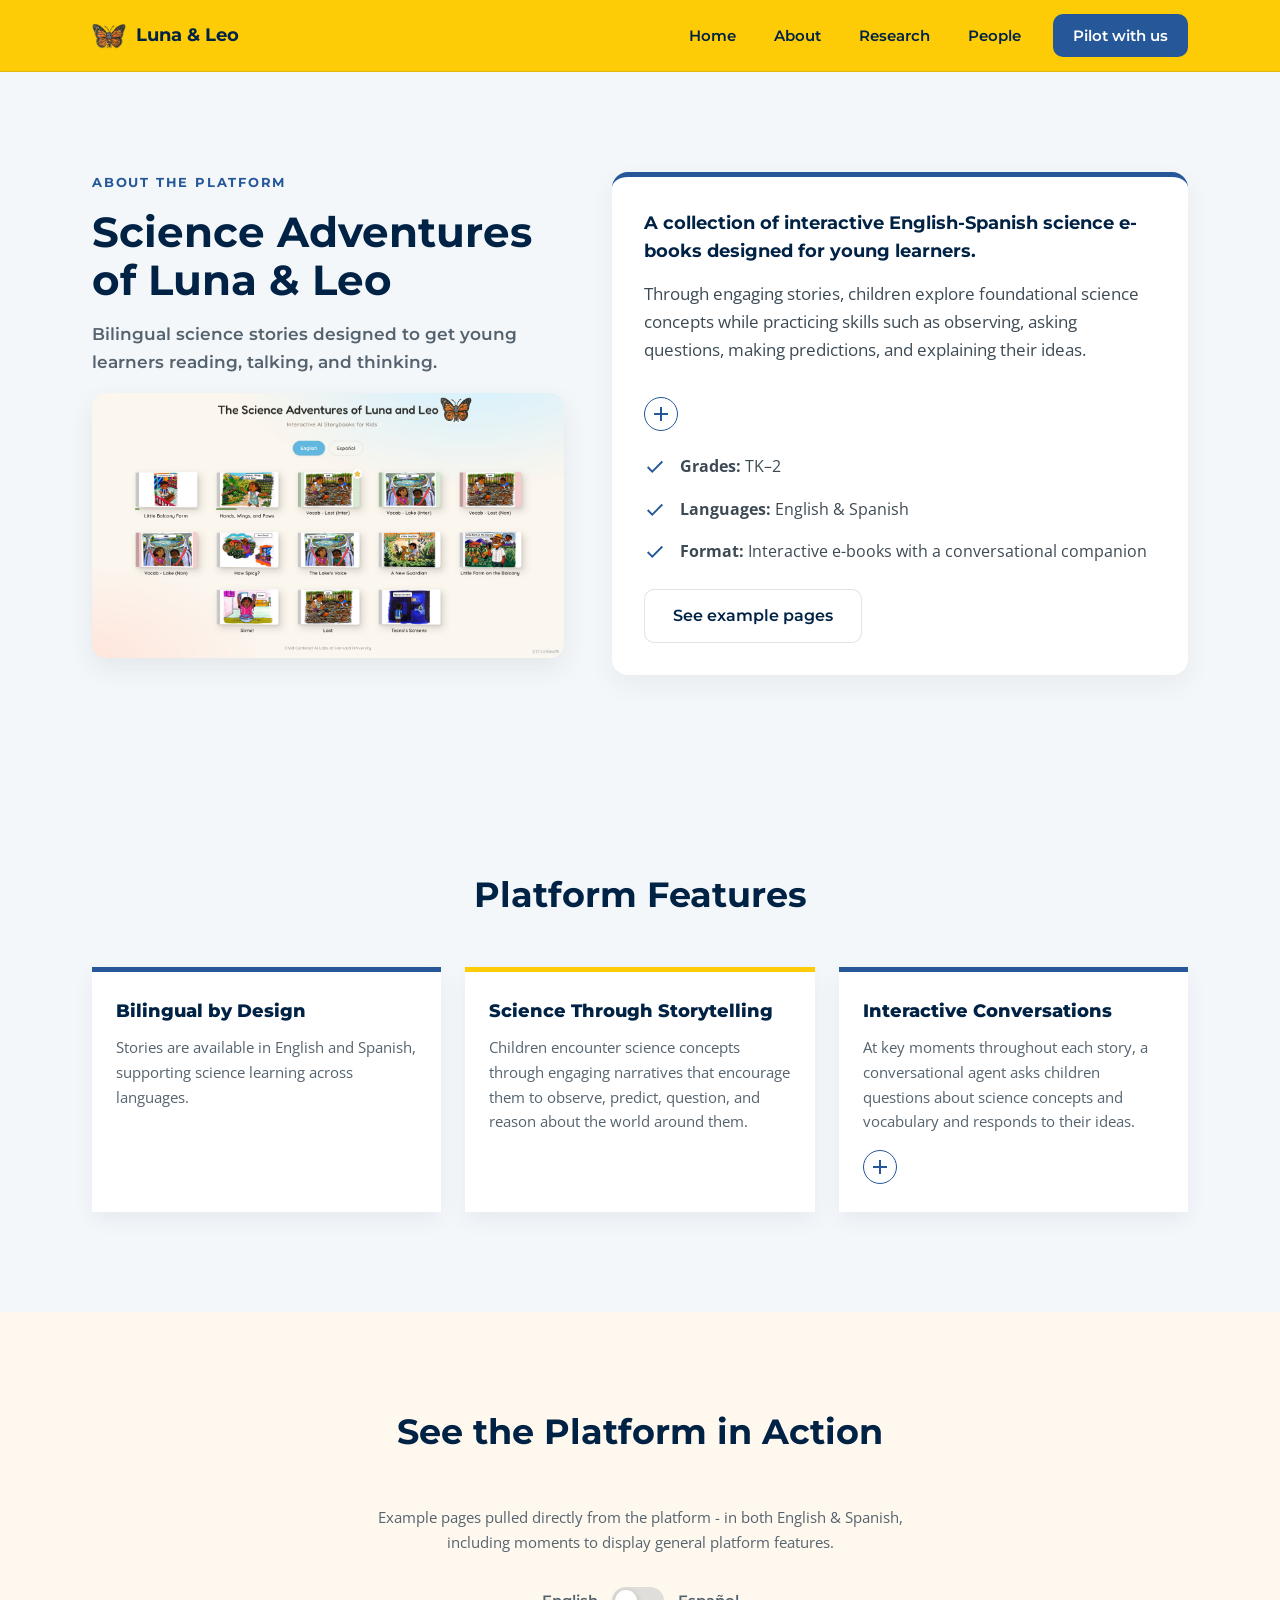
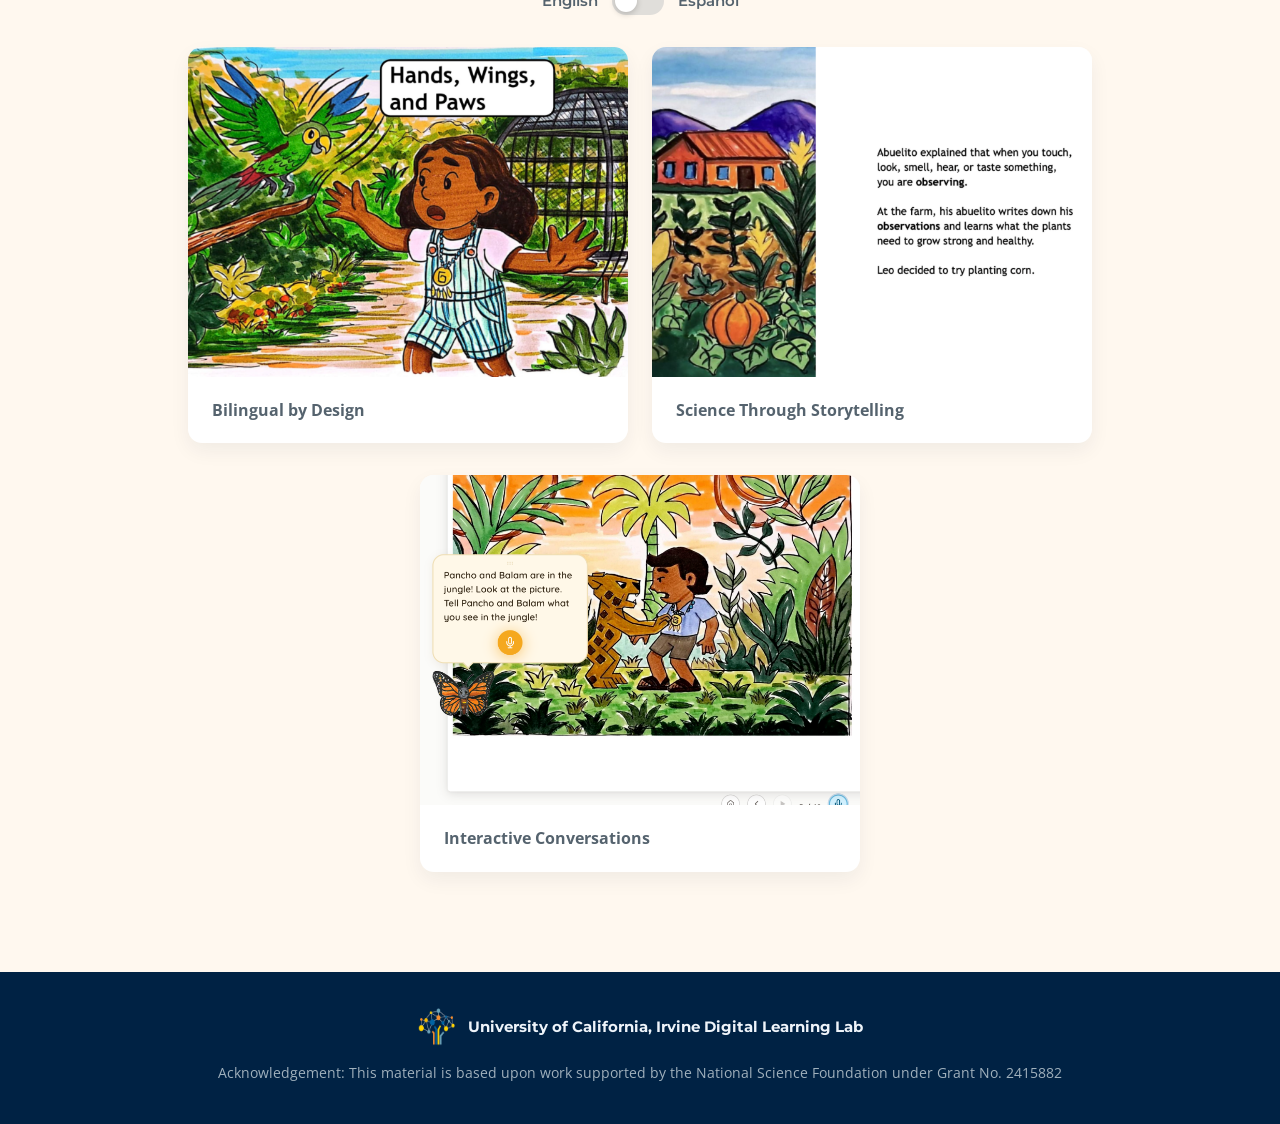
==== commit 9d614bef: "changed footer text" ====
--- a/about-platform.html
+++ b/about-platform.html
@@ -131,7 +131,7 @@
       <img src="assets/images/logo.png" alt="University of California, Irvine Digital Learning Lab logo">
       <span>University of California, Irvine Digital Learning Lab</span>
     </div>
-    A collaboration between University of California, Irvine Digital Learning Lab, the University of Michigan, and Harvard University — with the Santa Ana Early Learning Initiative and En Nuestra Lengua.
+    Acknowledgement: This material is based upon work supported by the National Science Foundation under Grant No. 2415882
   </div>
 </footer>
 
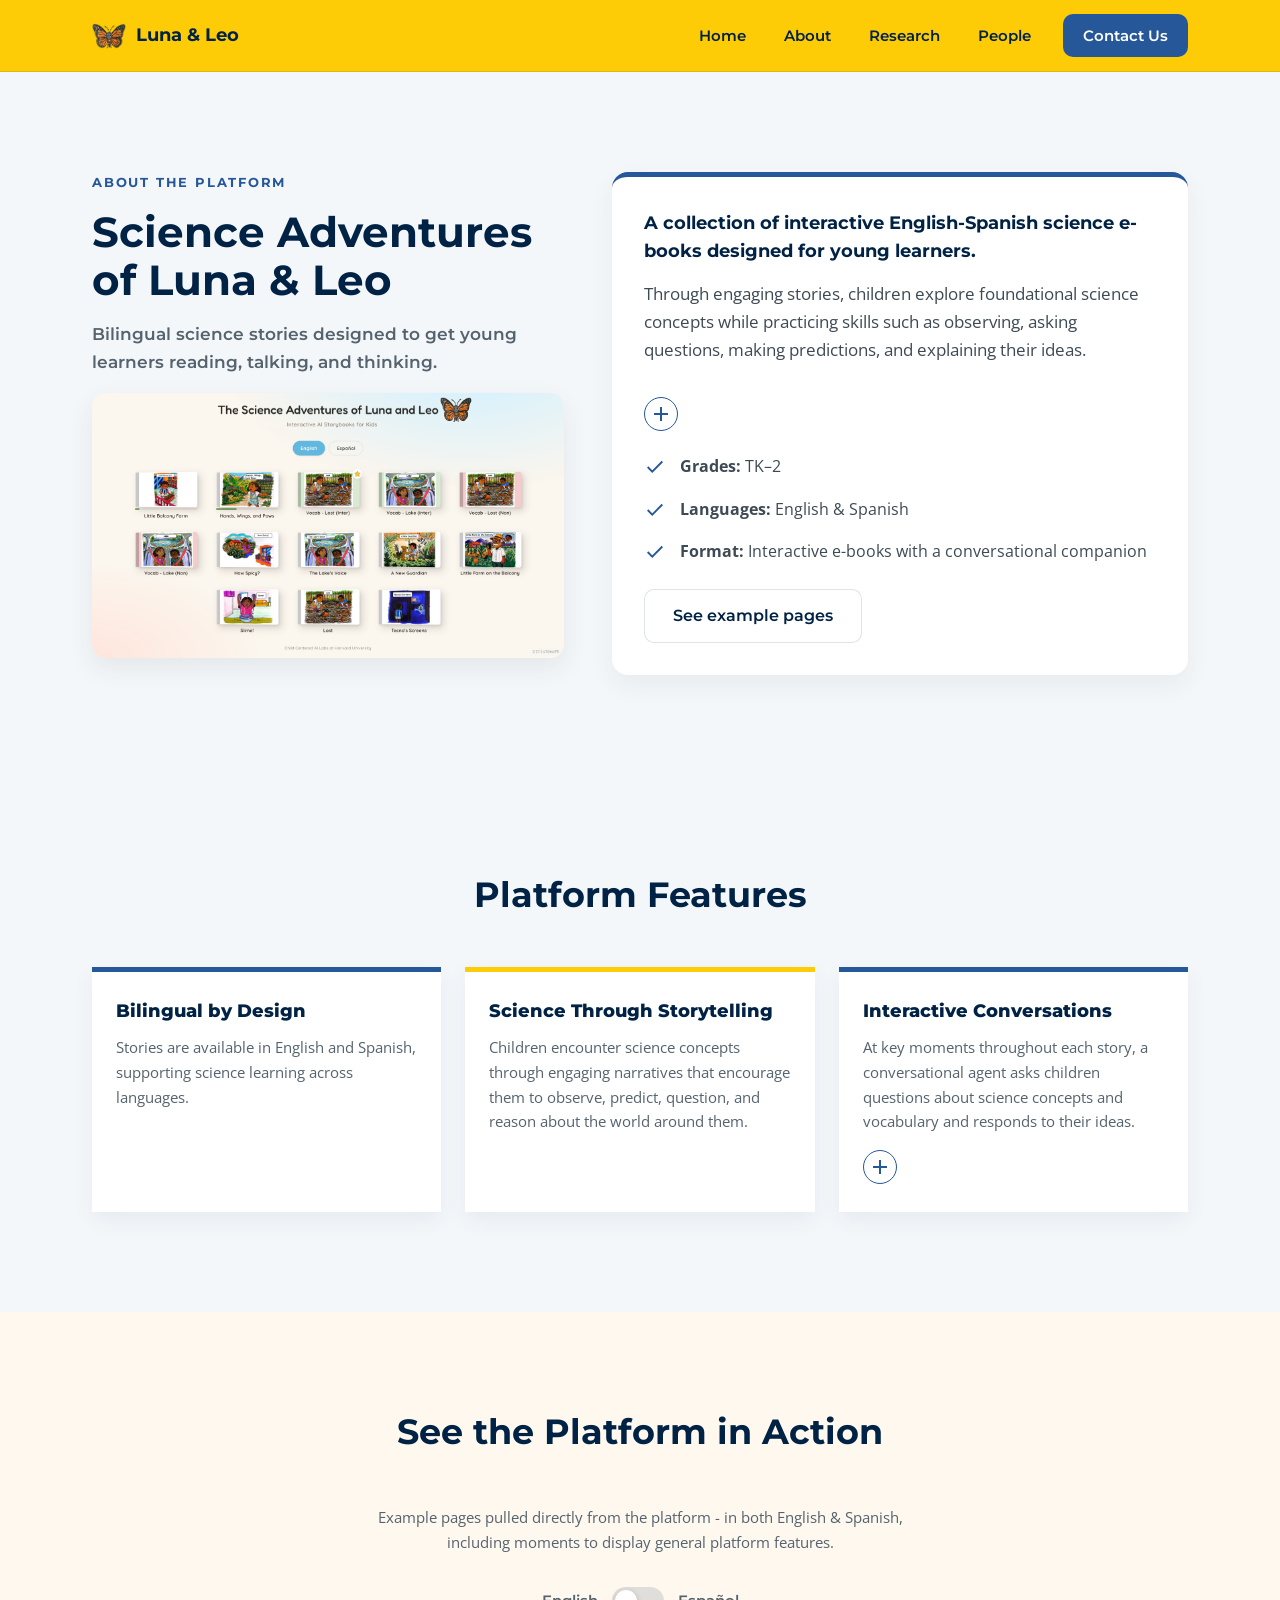
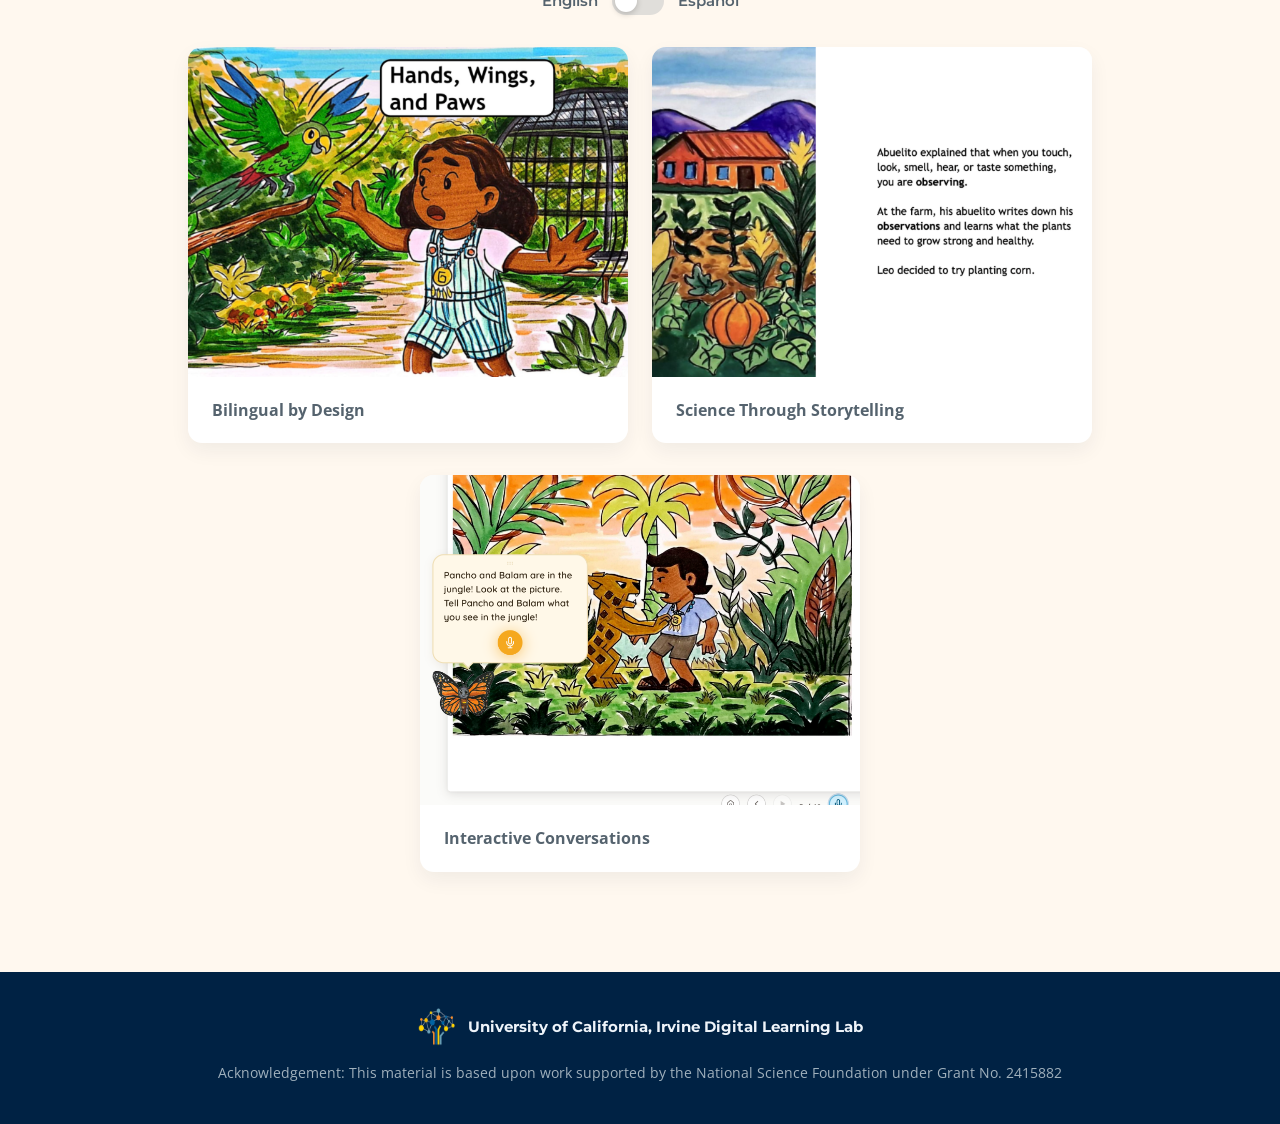
==== commit 2bea6098: "Changed pilot with us to contact us" ====
--- a/about-platform.html
+++ b/about-platform.html
@@ -19,7 +19,7 @@
       <a href="about-platform.html">About</a>
       <a href="research.html">Research</a>
       <a href="people.html">People</a>
-      <a href="pilot-with-us.html" class="pilot-btn">Pilot with us</a>
+      <a href="pilot-with-us.html" class="pilot-btn">Contact Us</a>
     </div>
   </div>
 </nav>
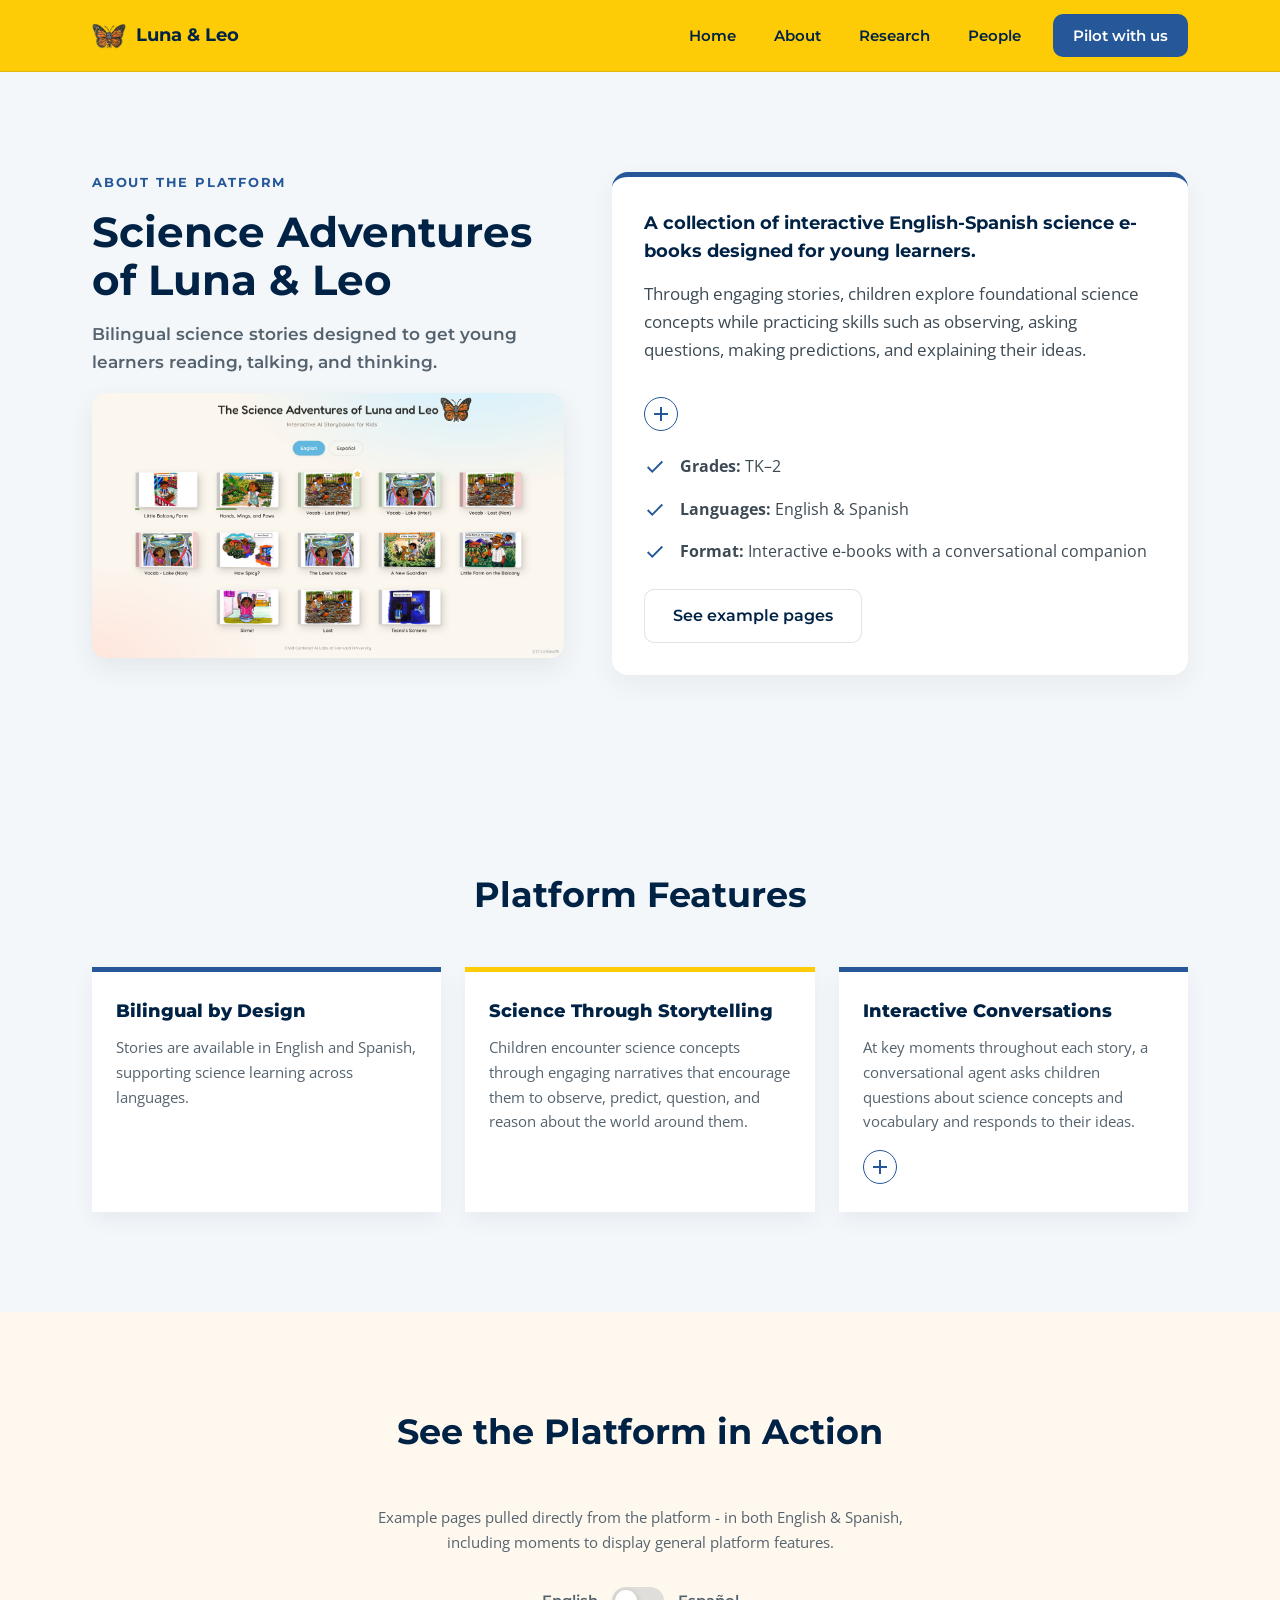
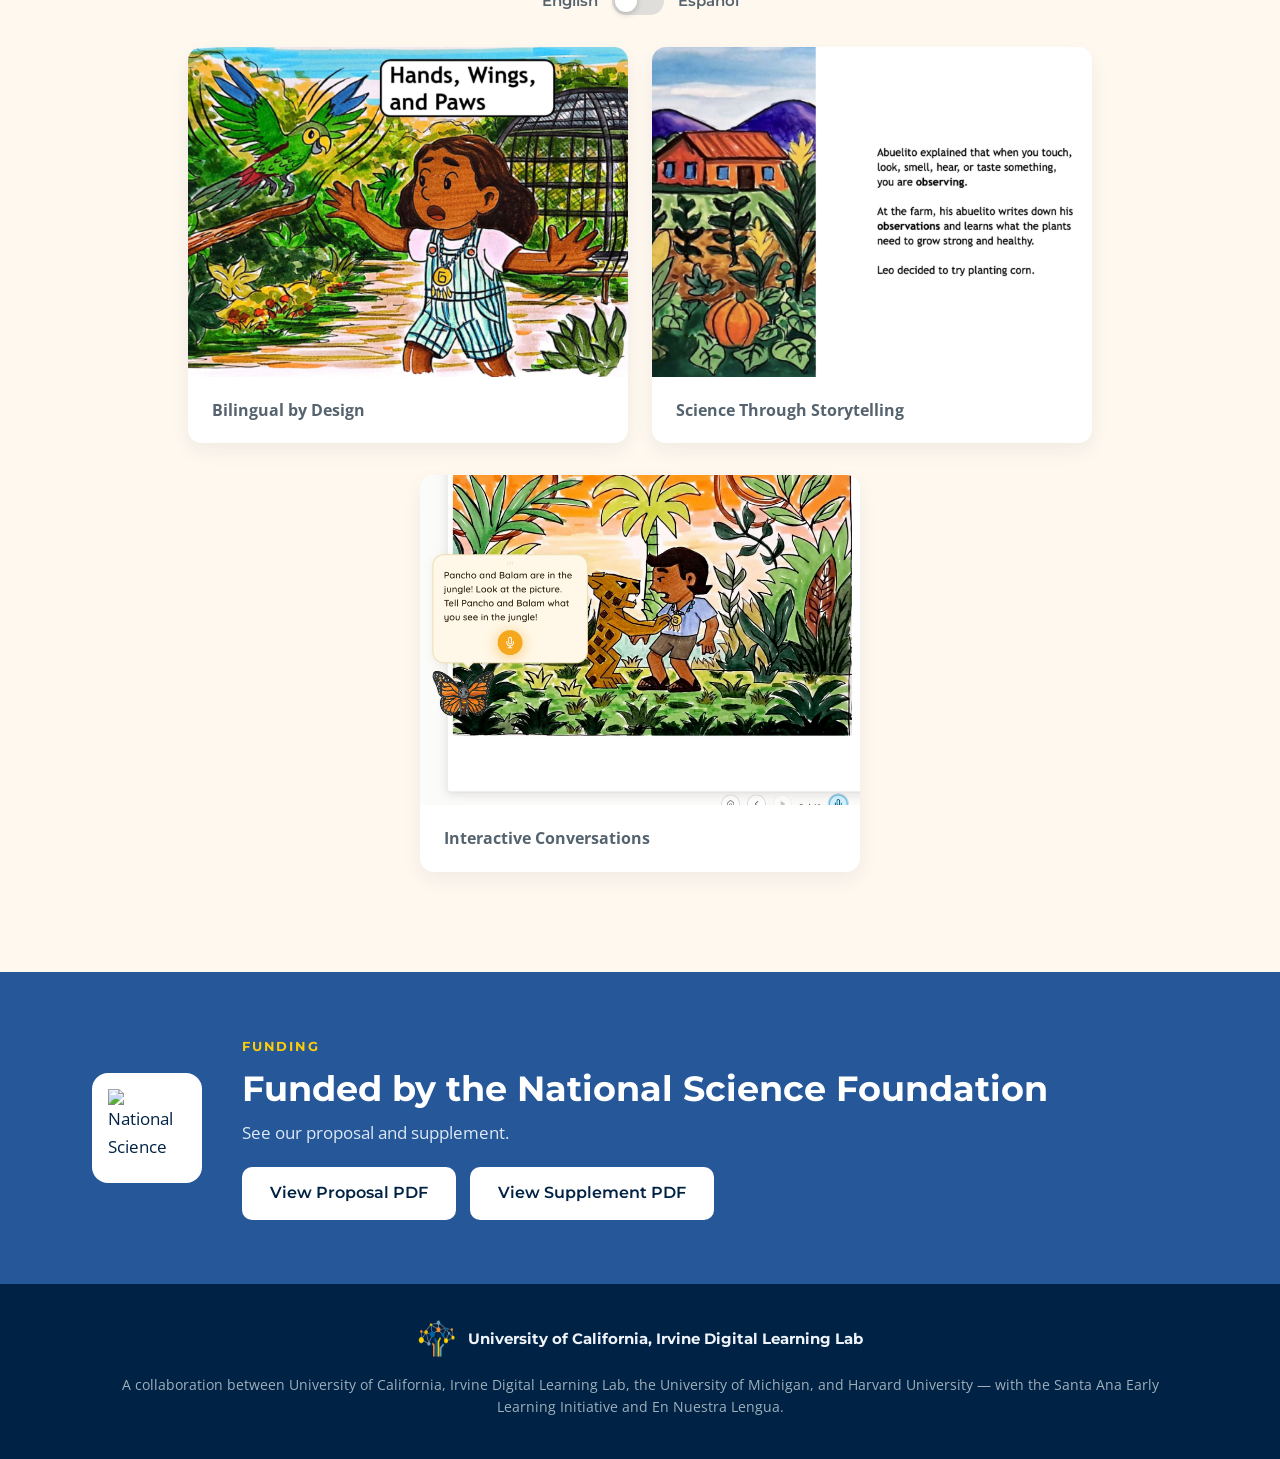
==== commit 55dd7bfe: "Add NSF funding section to About Platform page" ====
--- a/about-platform.html
+++ b/about-platform.html
@@ -19,7 +19,7 @@
       <a href="about-platform.html">About</a>
       <a href="research.html">Research</a>
       <a href="people.html">People</a>
-      <a href="pilot-with-us.html" class="pilot-btn">Contact Us</a>
+      <a href="pilot-with-us.html" class="pilot-btn">Pilot with us</a>
     </div>
   </div>
 </nav>
@@ -124,6 +124,20 @@
   </div>
 </section>
 
+<section class="funding-section">
+  <div class="wrap funding-grid">
+    <img src="assets/images/placeholder.png" alt="National Science Foundation logo" class="funding-logo">
+    <div>
+      <div class="funding-eyebrow">Funding</div>
+      <h2>Funded by the National Science Foundation</h2>
+      <p>See our proposal and supplement.</p>
+      <div class="funding-buttons">
+        <a href="#" class="btn-secondary funding-btn">View Proposal PDF</a>
+        <a href="#" class="btn-secondary funding-btn">View Supplement PDF</a>
+      </div>
+    </div>
+  </div>
+</section>
 
 <footer>
   <div class="wrap">
@@ -131,7 +145,7 @@
       <img src="assets/images/logo.png" alt="University of California, Irvine Digital Learning Lab logo">
       <span>University of California, Irvine Digital Learning Lab</span>
     </div>
-    Acknowledgement: This material is based upon work supported by the National Science Foundation under Grant No. 2415882
+    A collaboration between University of California, Irvine Digital Learning Lab, the University of Michigan, and Harvard University — with the Santa Ana Early Learning Initiative and En Nuestra Lengua.
   </div>
 </footer>
 
--- a/css/style.css
+++ b/css/style.css
@@ -177,6 +177,26 @@
 .btn-primary:hover{background:var(--accent-deep); transform:translateY(-2px);}
 .btn-secondary{border:1.5px solid var(--line); color:var(--ink); background:#fff;}
 .btn-secondary:hover{border-color:var(--accent-deep); color:var(--accent-deep); background:var(--sky); transform:translateY(-2px);}
+
+/* ---------- FUNDING SECTION ---------- */
+.funding-section{background:var(--blue); padding:64px 0;}
+.funding-grid{display:grid; grid-template-columns:auto 1fr; gap:40px; align-items:center;}
+@media(max-width:700px){ .funding-grid{grid-template-columns:1fr; text-align:center;} }
+.funding-logo{
+  width:110px; height:110px; object-fit:contain; background:#fff;
+  border-radius:16px; padding:16px; justify-self:start;
+}
+@media(max-width:700px){ .funding-logo{justify-self:center;} }
+.funding-eyebrow{
+  font-family:'Montserrat',sans-serif; font-weight:700; font-size:0.8rem;
+  letter-spacing:0.14em; text-transform:uppercase; color:var(--gold); margin-bottom:12px;
+}
+.funding-section h2{color:#fff; font-size:clamp(1.6rem,3vw,2.2rem); margin:0 0 10px;}
+.funding-section p{color:#dce9f5; margin:0 0 20px;}
+.funding-buttons{display:flex; gap:14px; flex-wrap:wrap;}
+@media(max-width:700px){ .funding-buttons{justify-content:center;} }
+.funding-btn{background:#fff; color:var(--ink); border:none;}
+.funding-btn:hover{background:var(--sky);}
 
 /* ---------- ABOUT PLATFORM PAGE ---------- */
 .about-intro .wrap{display:grid; grid-template-columns:0.9fr 1.1fr; gap:48px; text-align:left; align-items:start;}
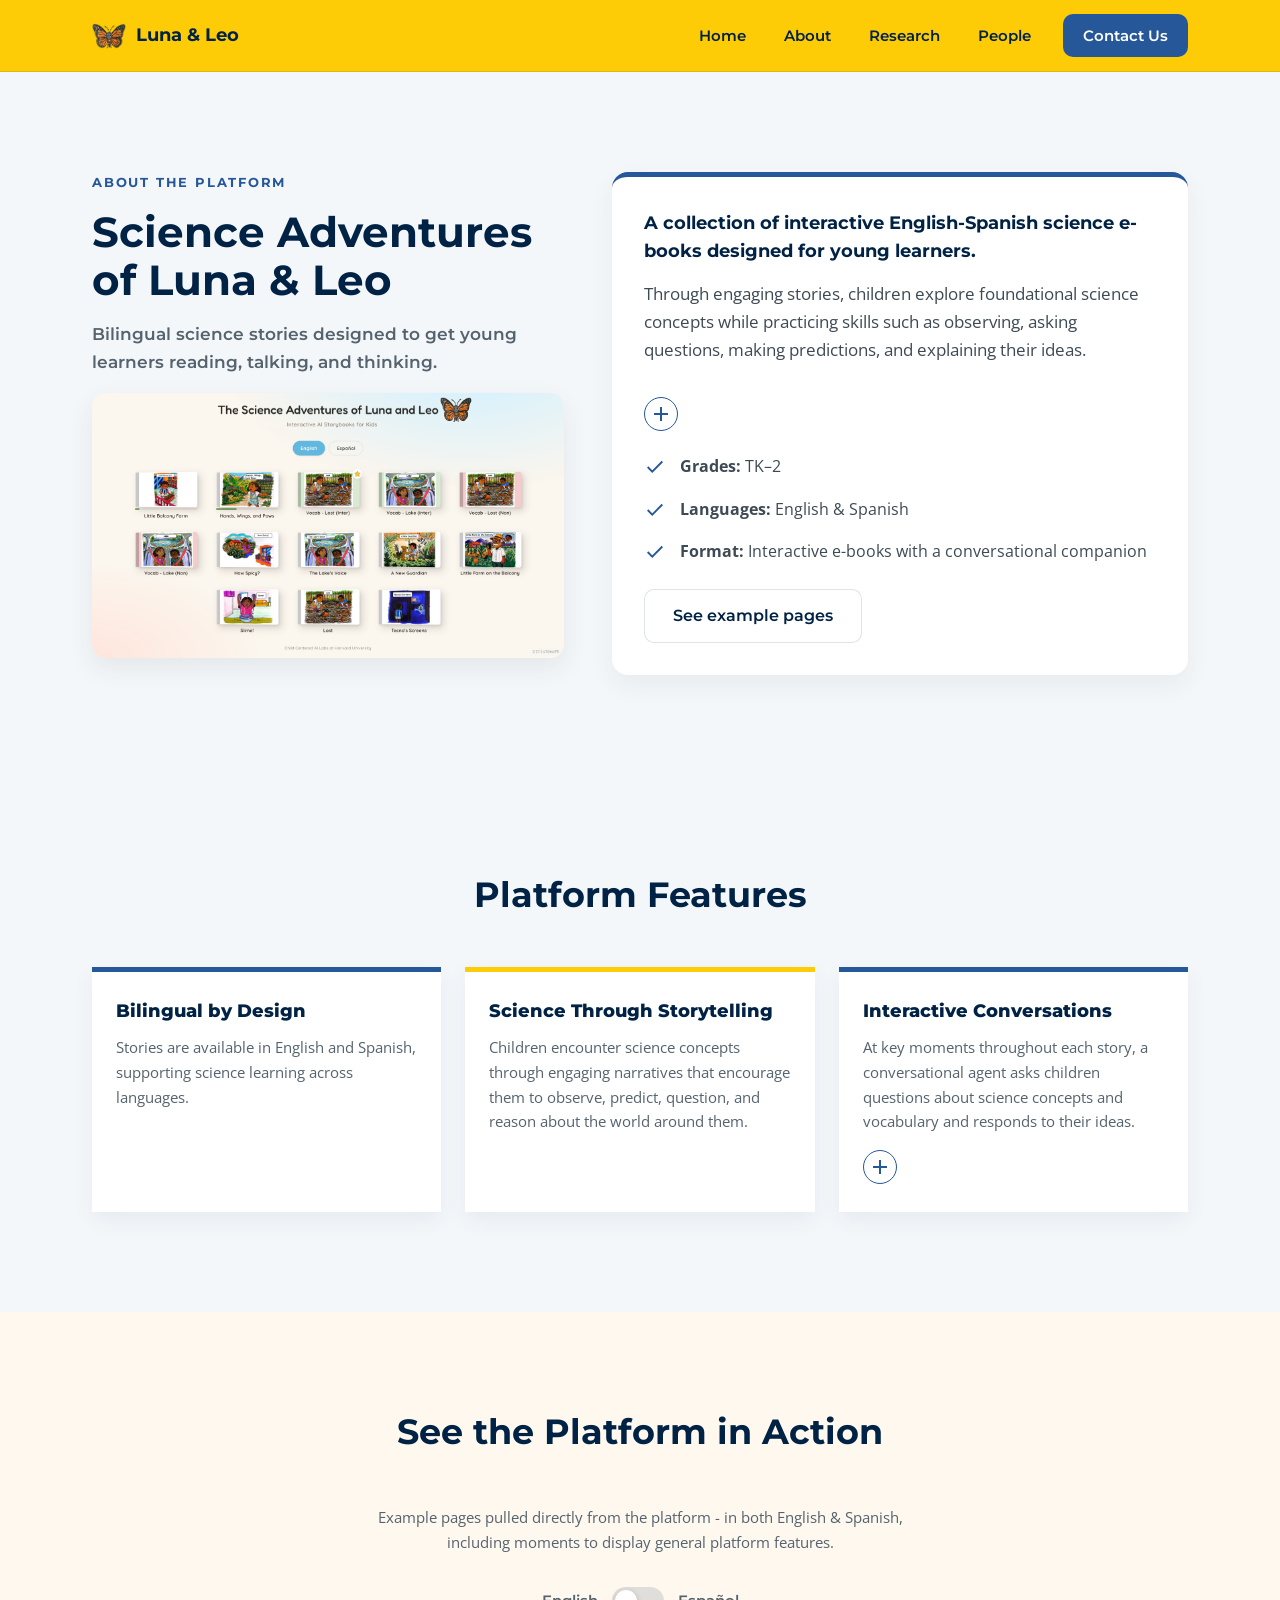
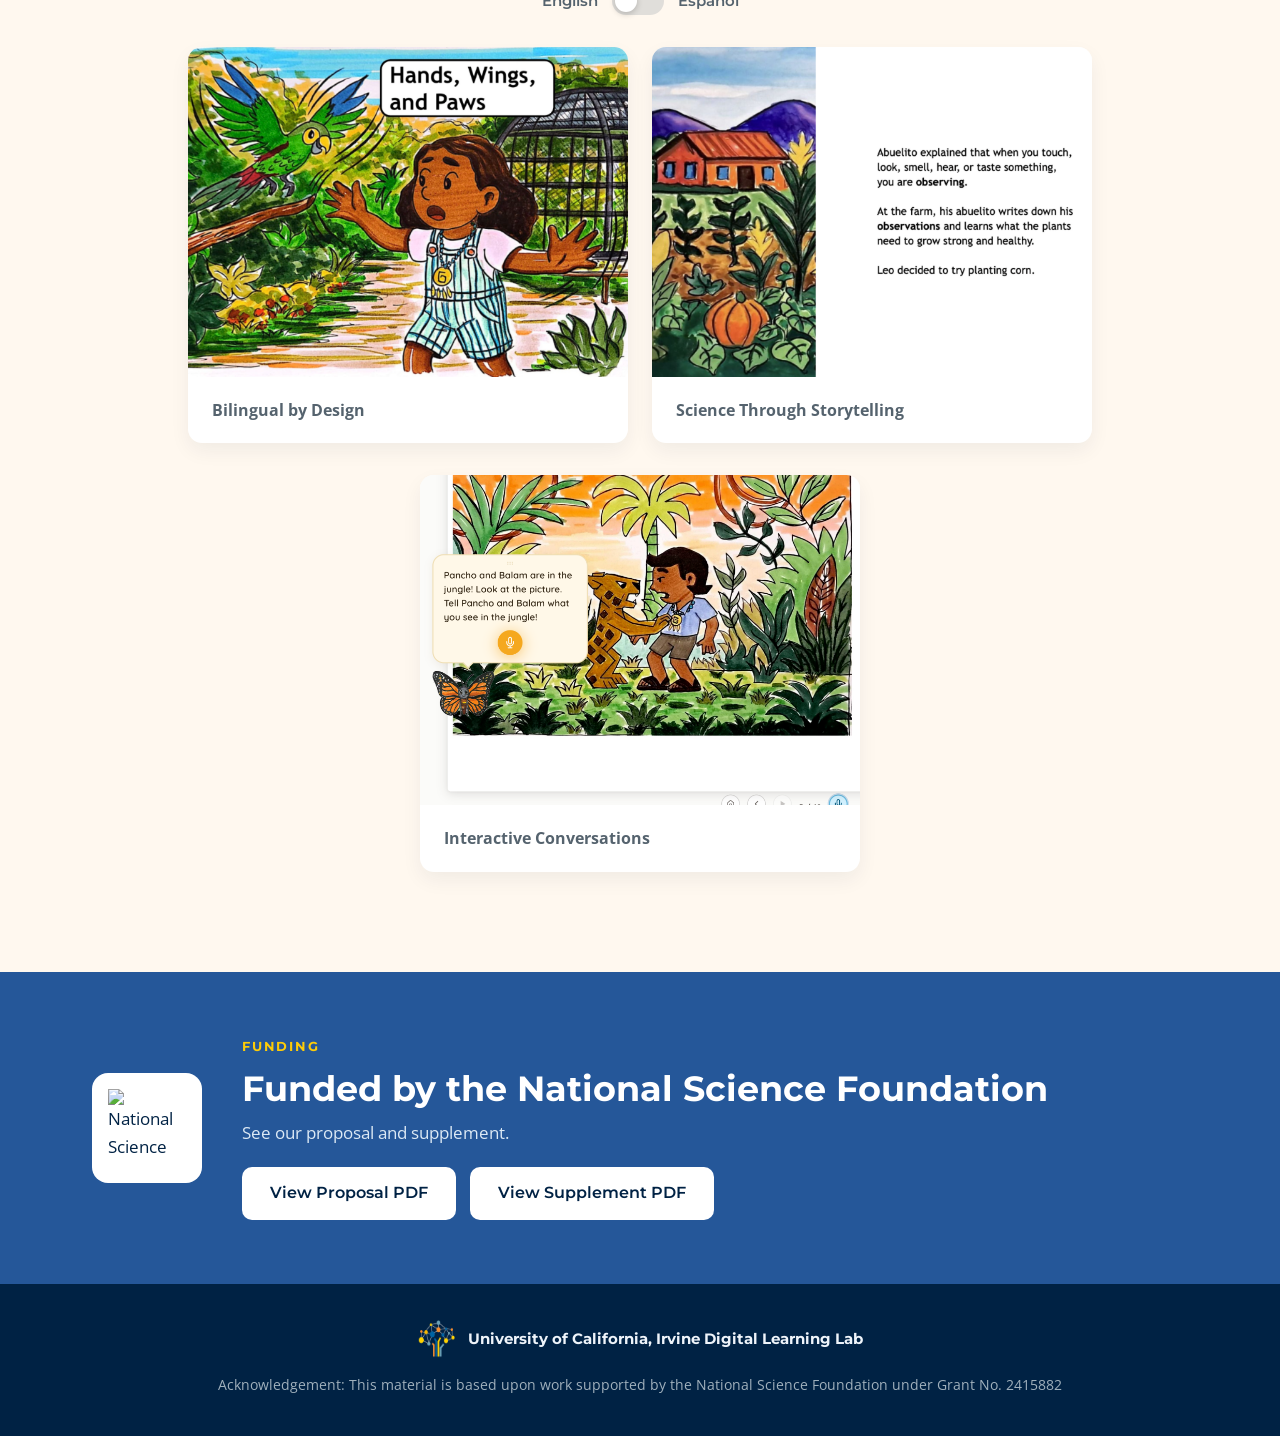
==== commit e1d17300: "Merge branch 'main' of https://github.com/uci-dll/luna-and-leo-website # Please enter a commit messa" ====
--- a/about-platform.html
+++ b/about-platform.html
@@ -19,7 +19,7 @@
       <a href="about-platform.html">About</a>
       <a href="research.html">Research</a>
       <a href="people.html">People</a>
-      <a href="pilot-with-us.html" class="pilot-btn">Pilot with us</a>
+      <a href="pilot-with-us.html" class="pilot-btn">Contact Us</a>
     </div>
   </div>
 </nav>
@@ -145,7 +145,7 @@
       <img src="assets/images/logo.png" alt="University of California, Irvine Digital Learning Lab logo">
       <span>University of California, Irvine Digital Learning Lab</span>
     </div>
-    A collaboration between University of California, Irvine Digital Learning Lab, the University of Michigan, and Harvard University — with the Santa Ana Early Learning Initiative and En Nuestra Lengua.
+    Acknowledgement: This material is based upon work supported by the National Science Foundation under Grant No. 2415882
   </div>
 </footer>
 
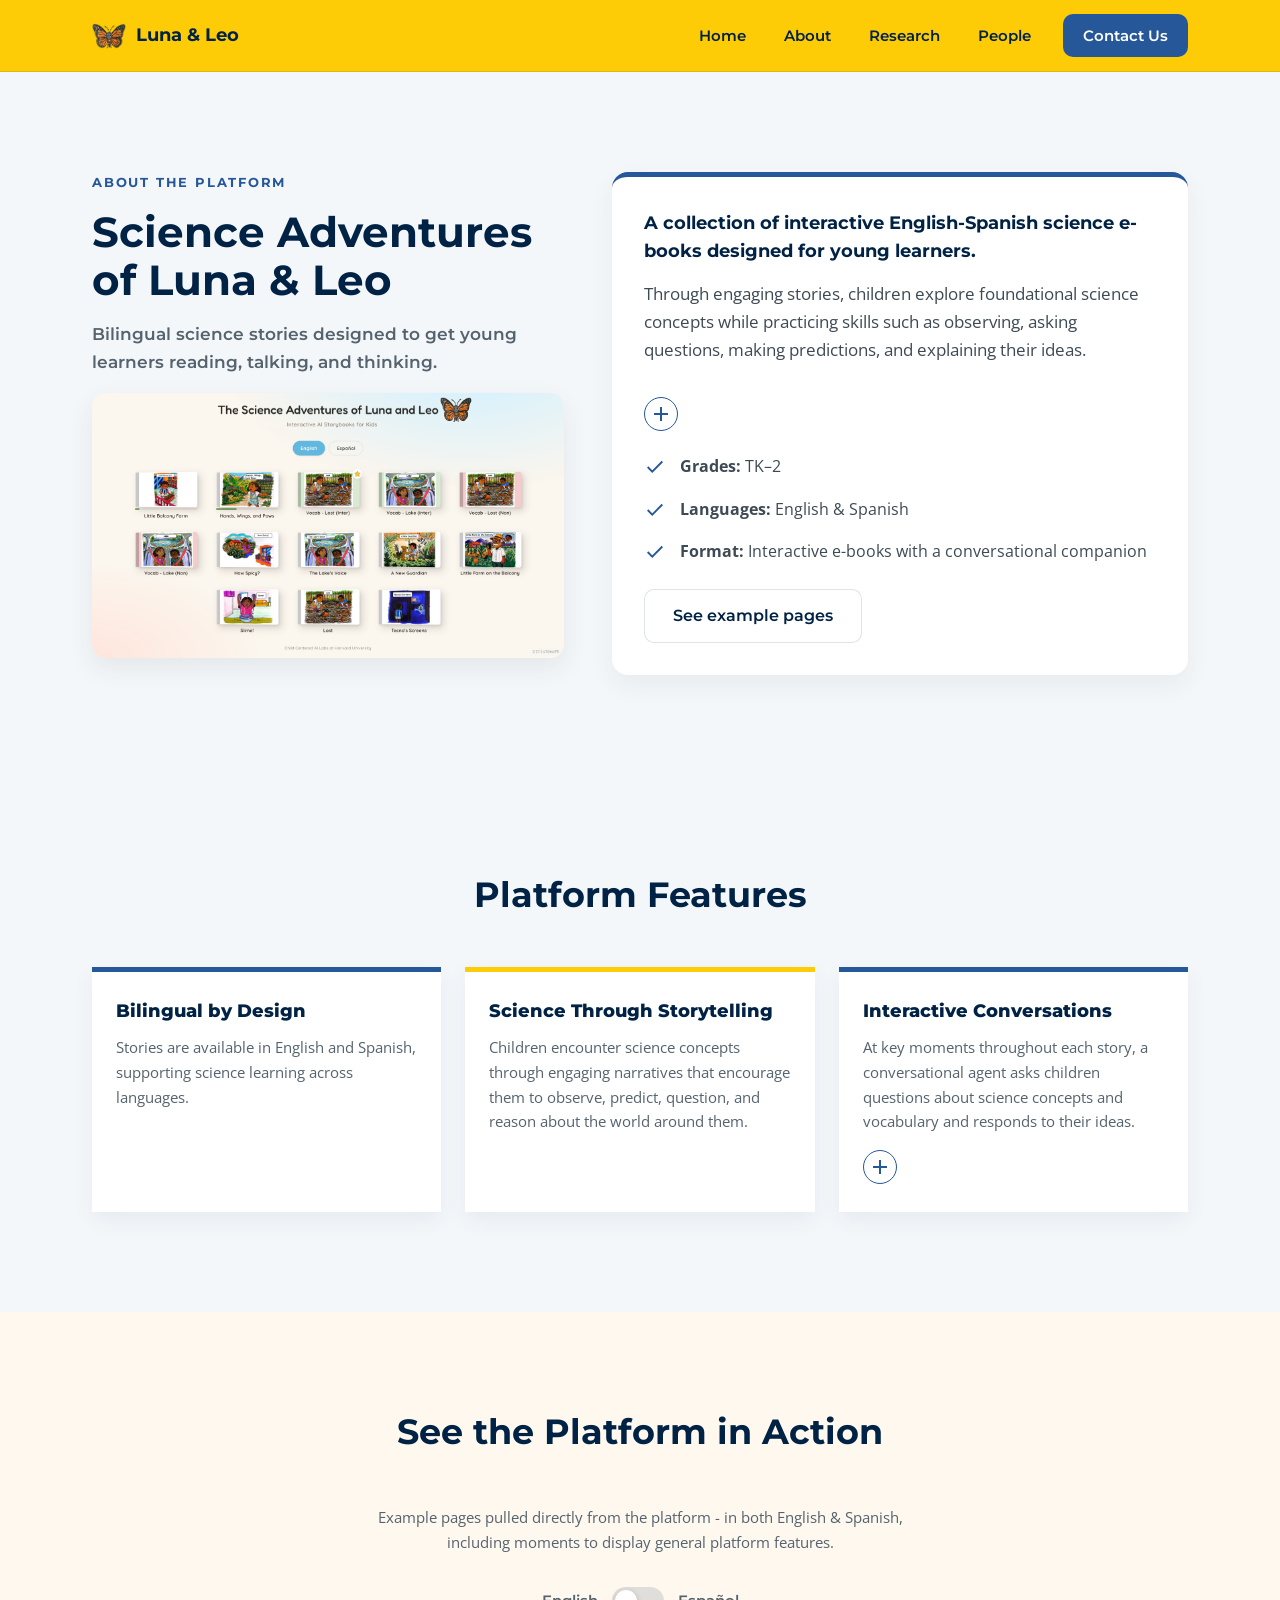
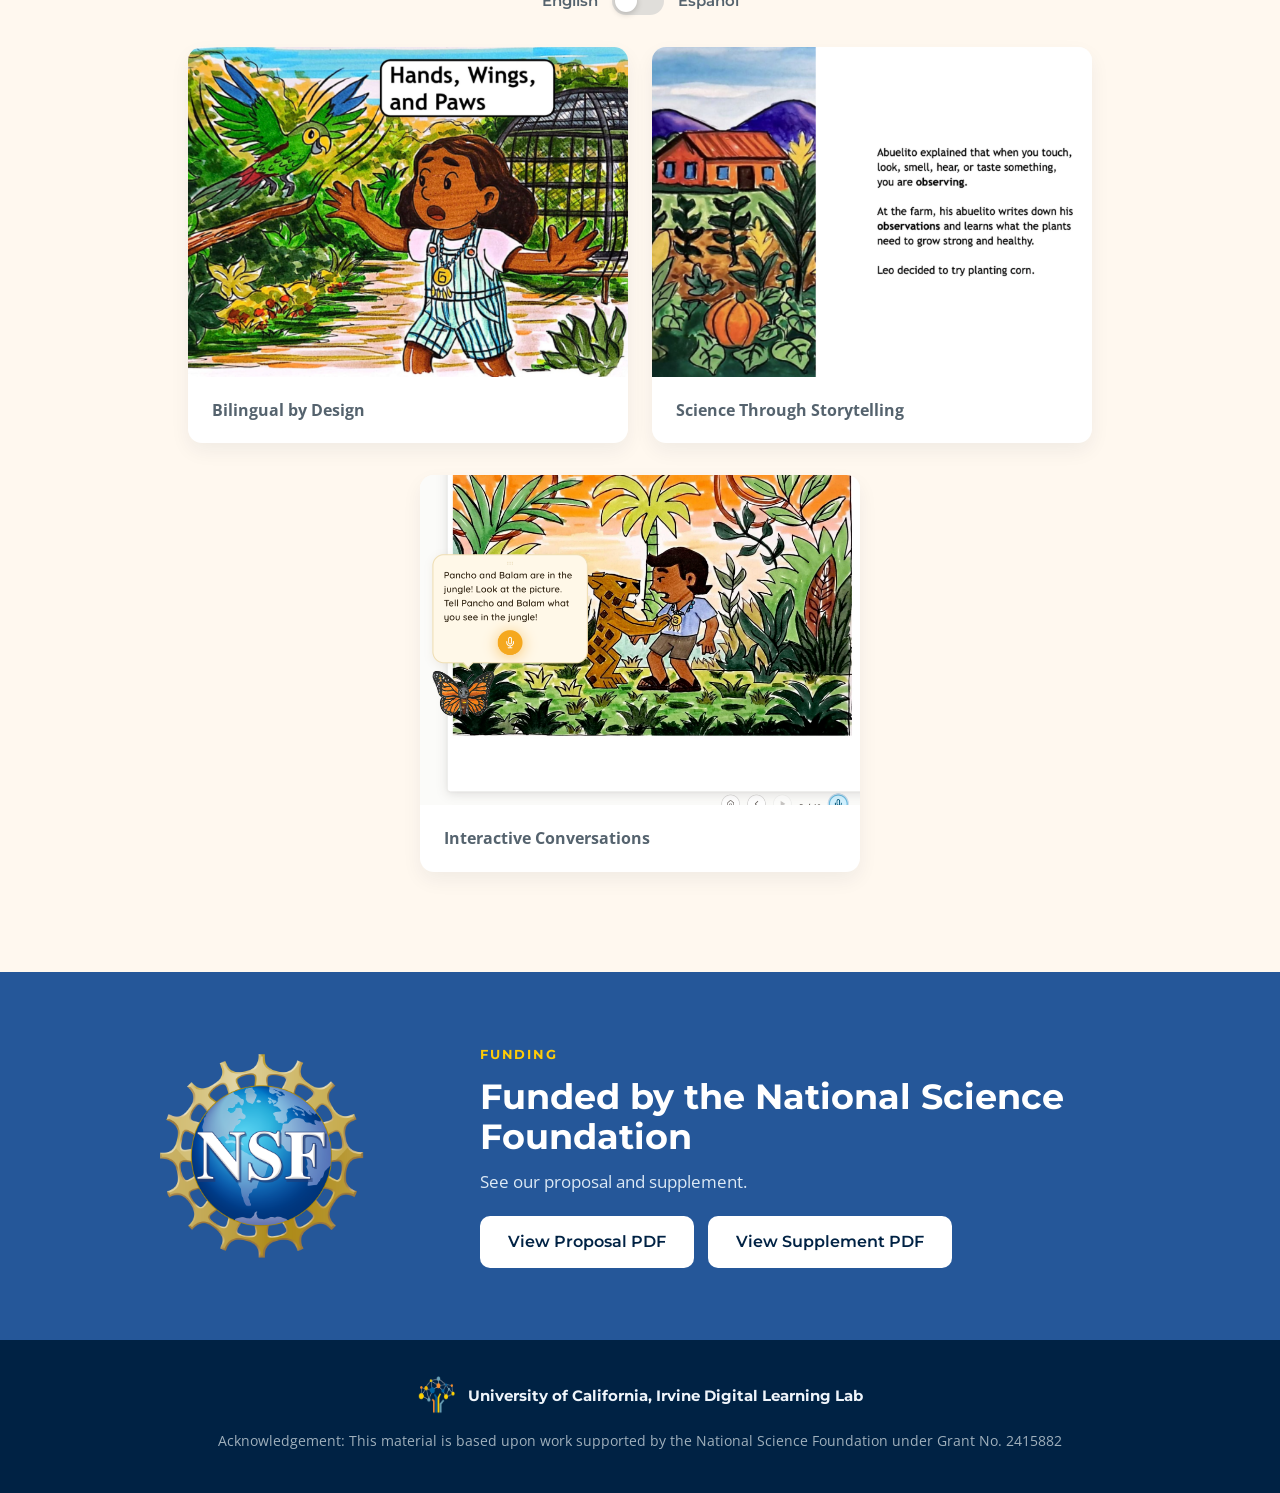
==== commit 4ab15d8a: "Link NSF proposal and supplement PDFs" ====
--- a/about-platform.html
+++ b/about-platform.html
@@ -126,14 +126,14 @@
 
 <section class="funding-section">
   <div class="wrap funding-grid">
-    <img src="assets/images/placeholder.png" alt="National Science Foundation logo" class="funding-logo">
+    <img src="assets/images/NSF.png" alt="National Science Foundation logo" class="funding-logo">
     <div>
       <div class="funding-eyebrow">Funding</div>
       <h2>Funded by the National Science Foundation</h2>
       <p>See our proposal and supplement.</p>
       <div class="funding-buttons">
-        <a href="#" class="btn-secondary funding-btn">View Proposal PDF</a>
-        <a href="#" class="btn-secondary funding-btn">View Supplement PDF</a>
+        <a href="assets/documents/Proposal_NSF.pdf" class="btn-secondary funding-btn">View Proposal PDF</a>
+        <a href="assets/documents/Supplement_NSF.pdf" class="btn-secondary funding-btn">View Supplement PDF</a>
       </div>
     </div>
   </div>
--- a/css/style.css
+++ b/css/style.css
@@ -179,14 +179,13 @@
 .btn-secondary:hover{border-color:var(--accent-deep); color:var(--accent-deep); background:var(--sky); transform:translateY(-2px);}
 
 /* ---------- FUNDING SECTION ---------- */
-.funding-section{background:var(--blue); padding:64px 0;}
-.funding-grid{display:grid; grid-template-columns:auto 1fr; gap:40px; align-items:center;}
-@media(max-width:700px){ .funding-grid{grid-template-columns:1fr; text-align:center;} }
+.funding-section{background:var(--blue); padding:72px 0;}
+.funding-grid{display:grid; grid-template-columns:340px 1fr; gap:48px; align-items:center;}
+@media(max-width:820px){ .funding-grid{grid-template-columns:1fr; text-align:center;} }
 .funding-logo{
-  width:110px; height:110px; object-fit:contain; background:#fff;
-  border-radius:16px; padding:16px; justify-self:start;
-}
-@media(max-width:700px){ .funding-logo{justify-self:center;} }
+  width:100%; max-width:340px; height:auto; object-fit:contain; justify-self:start;
+}
+@media(max-width:820px){ .funding-logo{justify-self:center;} }
 .funding-eyebrow{
   font-family:'Montserrat',sans-serif; font-weight:700; font-size:0.8rem;
   letter-spacing:0.14em; text-transform:uppercase; color:var(--gold); margin-bottom:12px;
